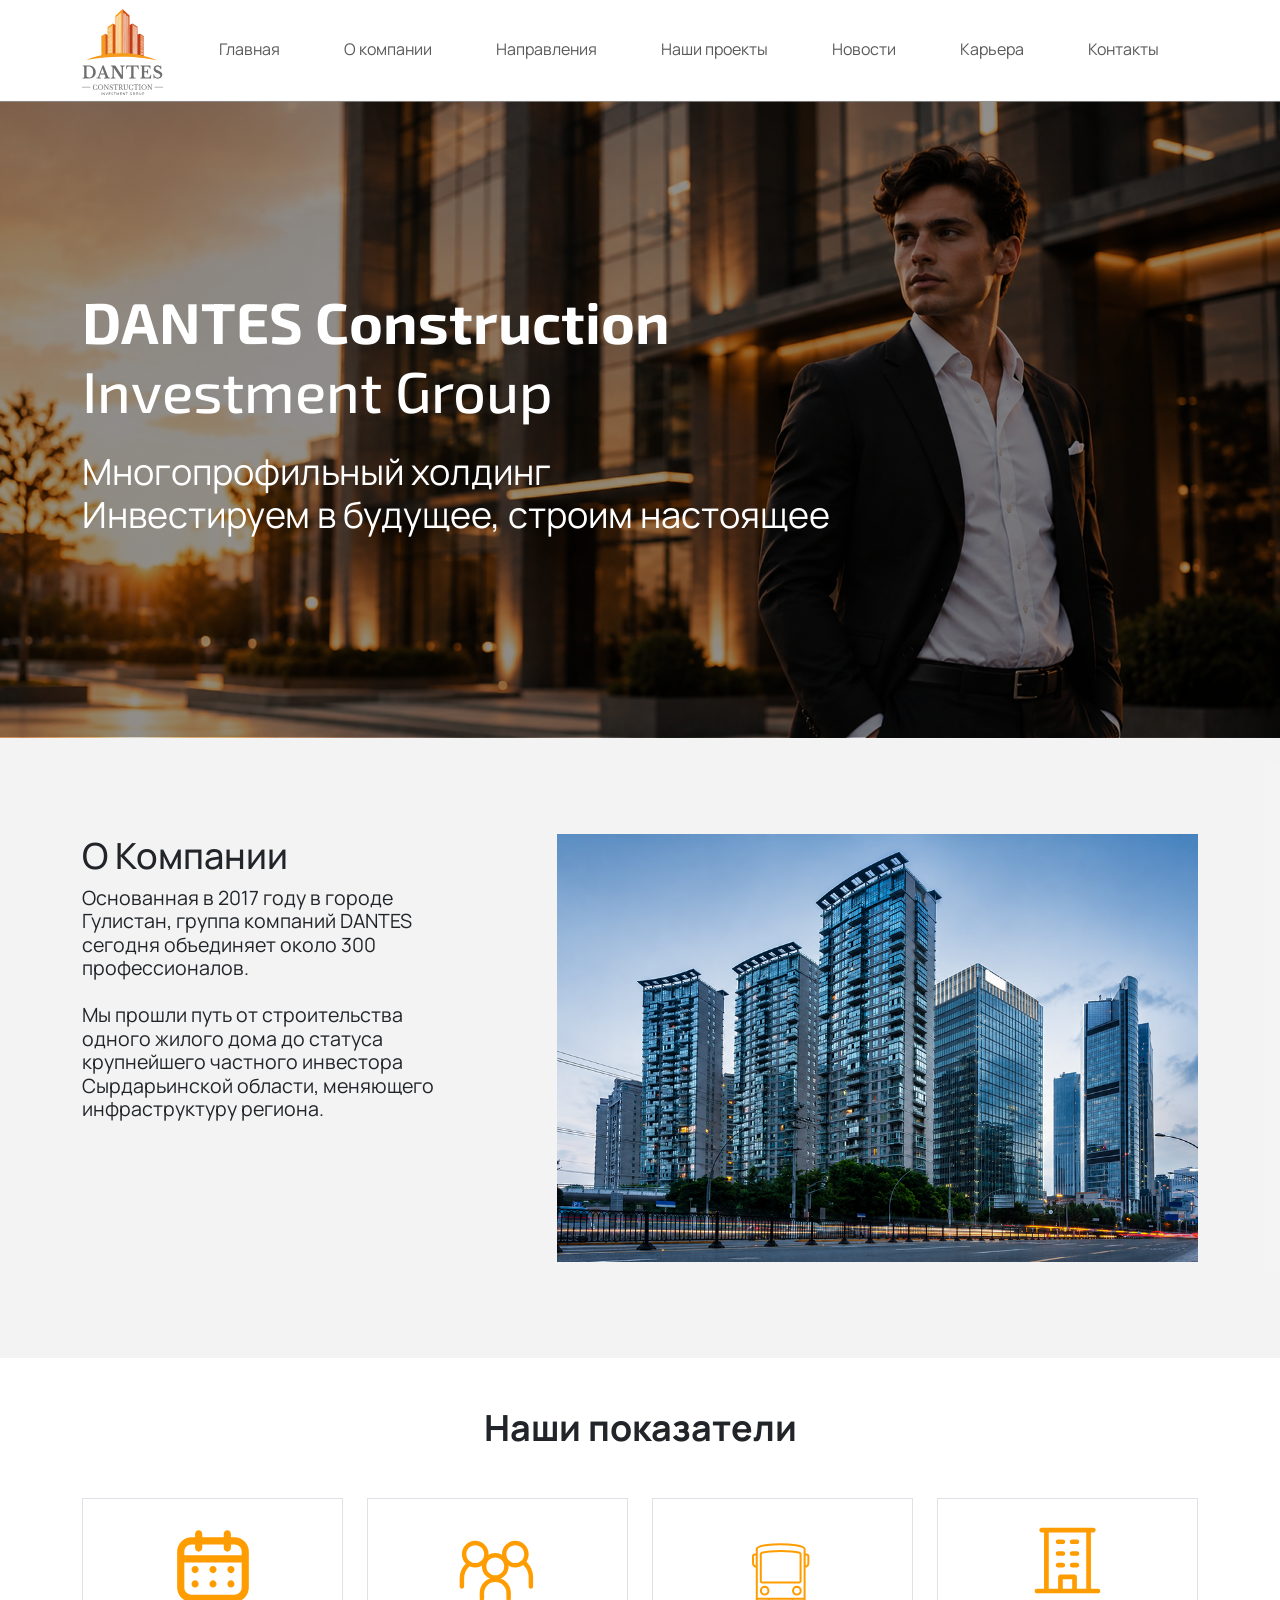
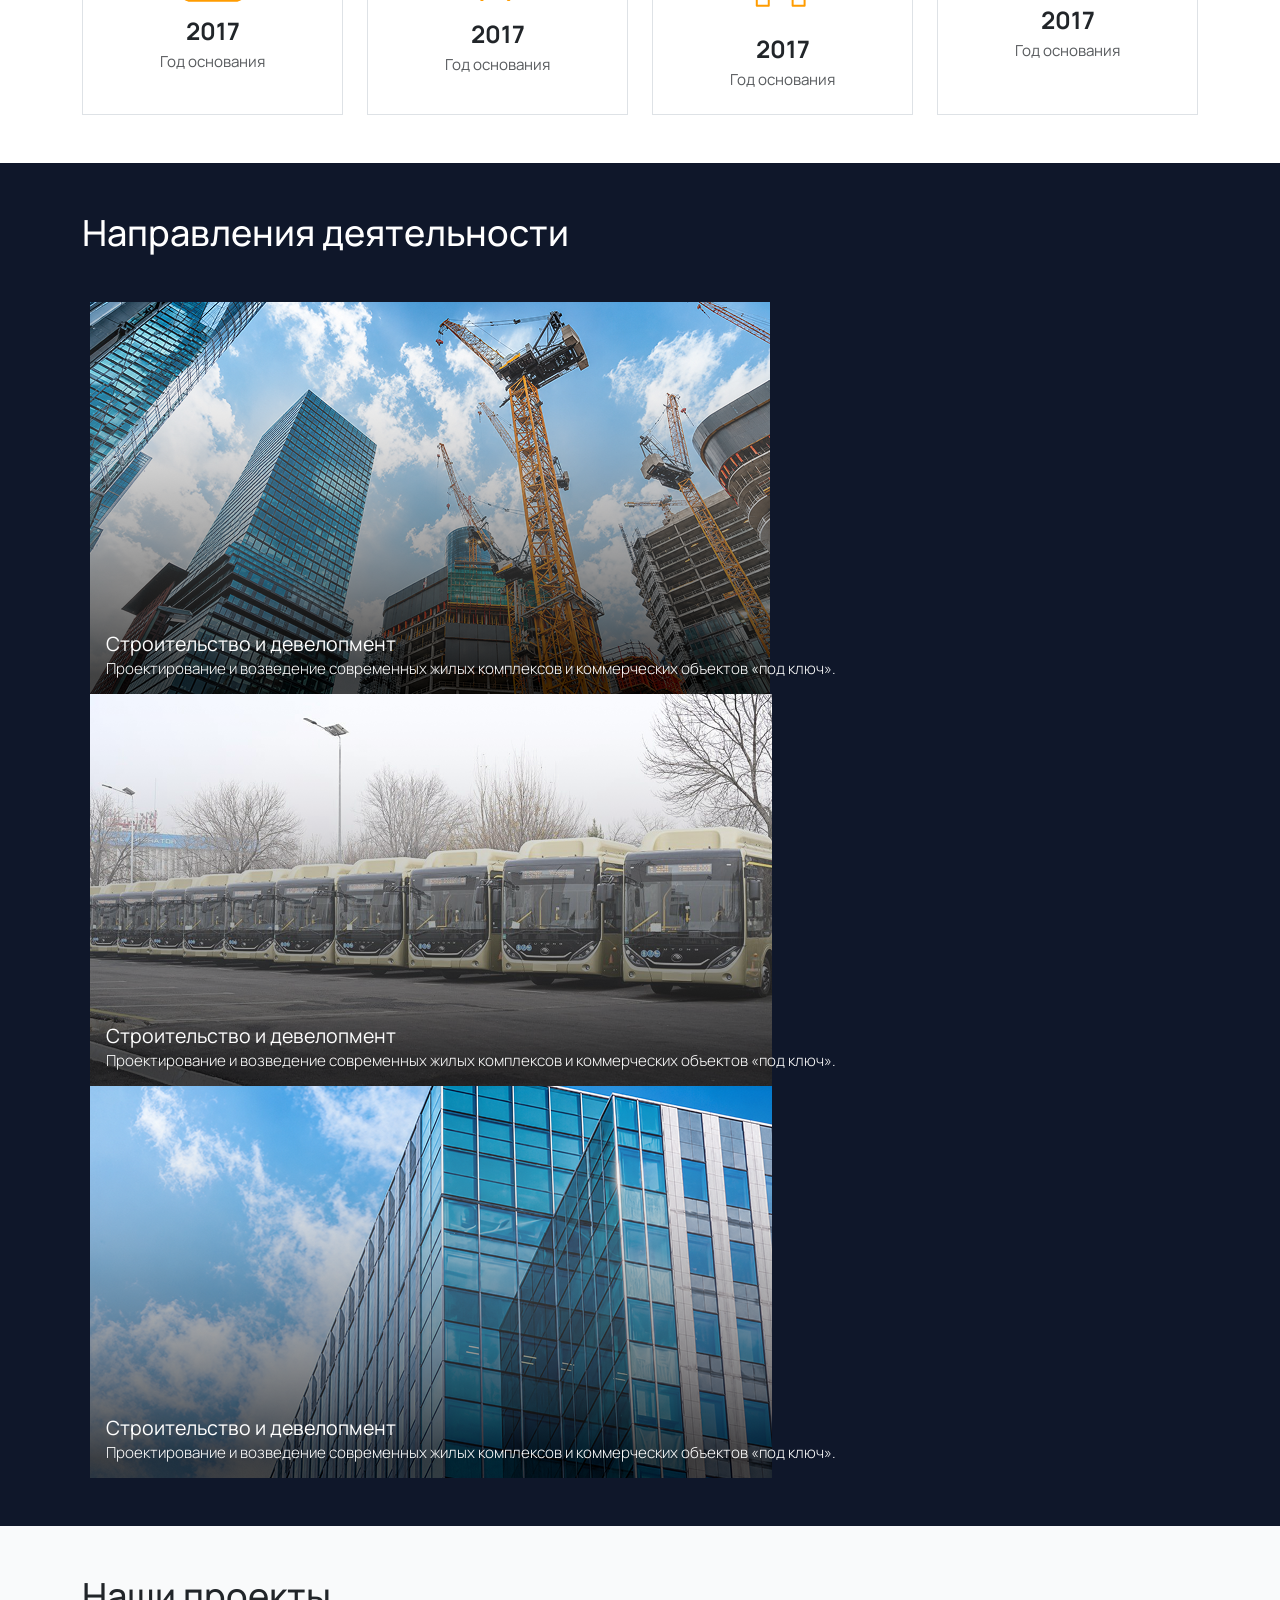
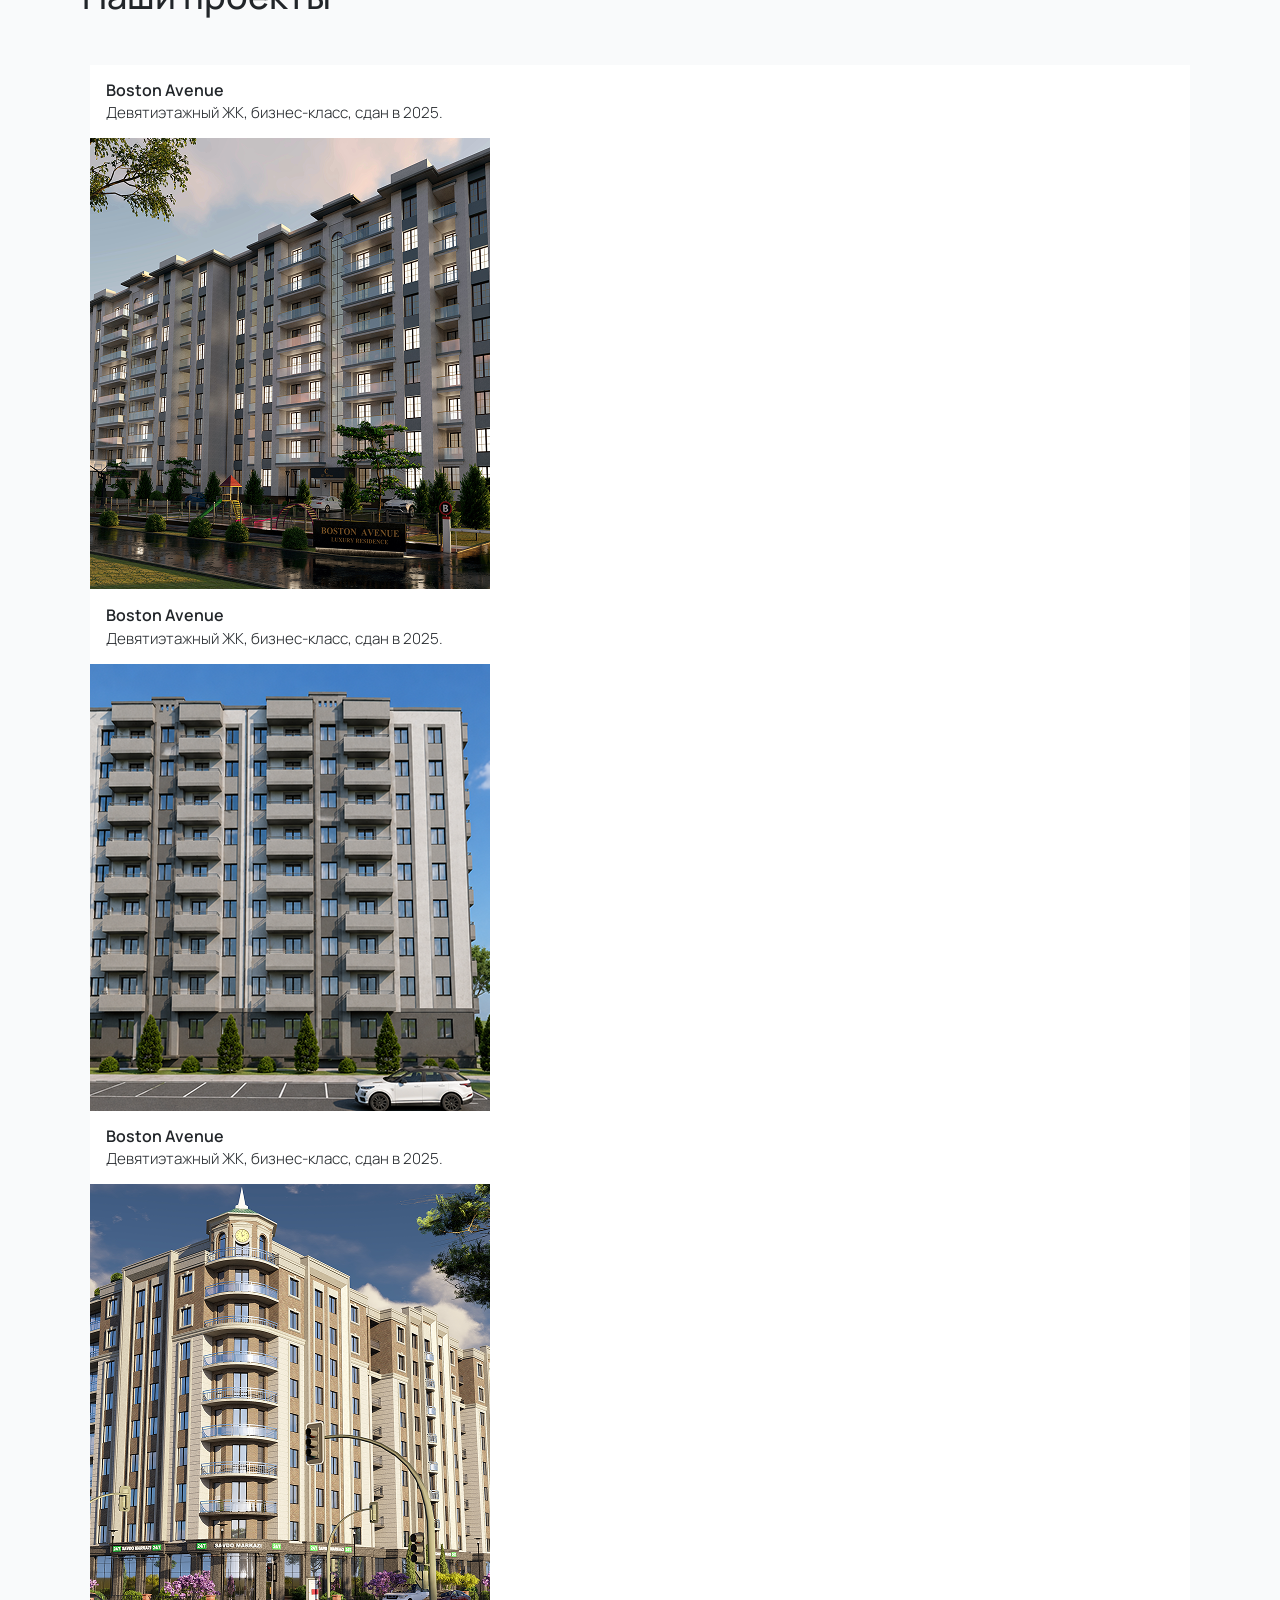
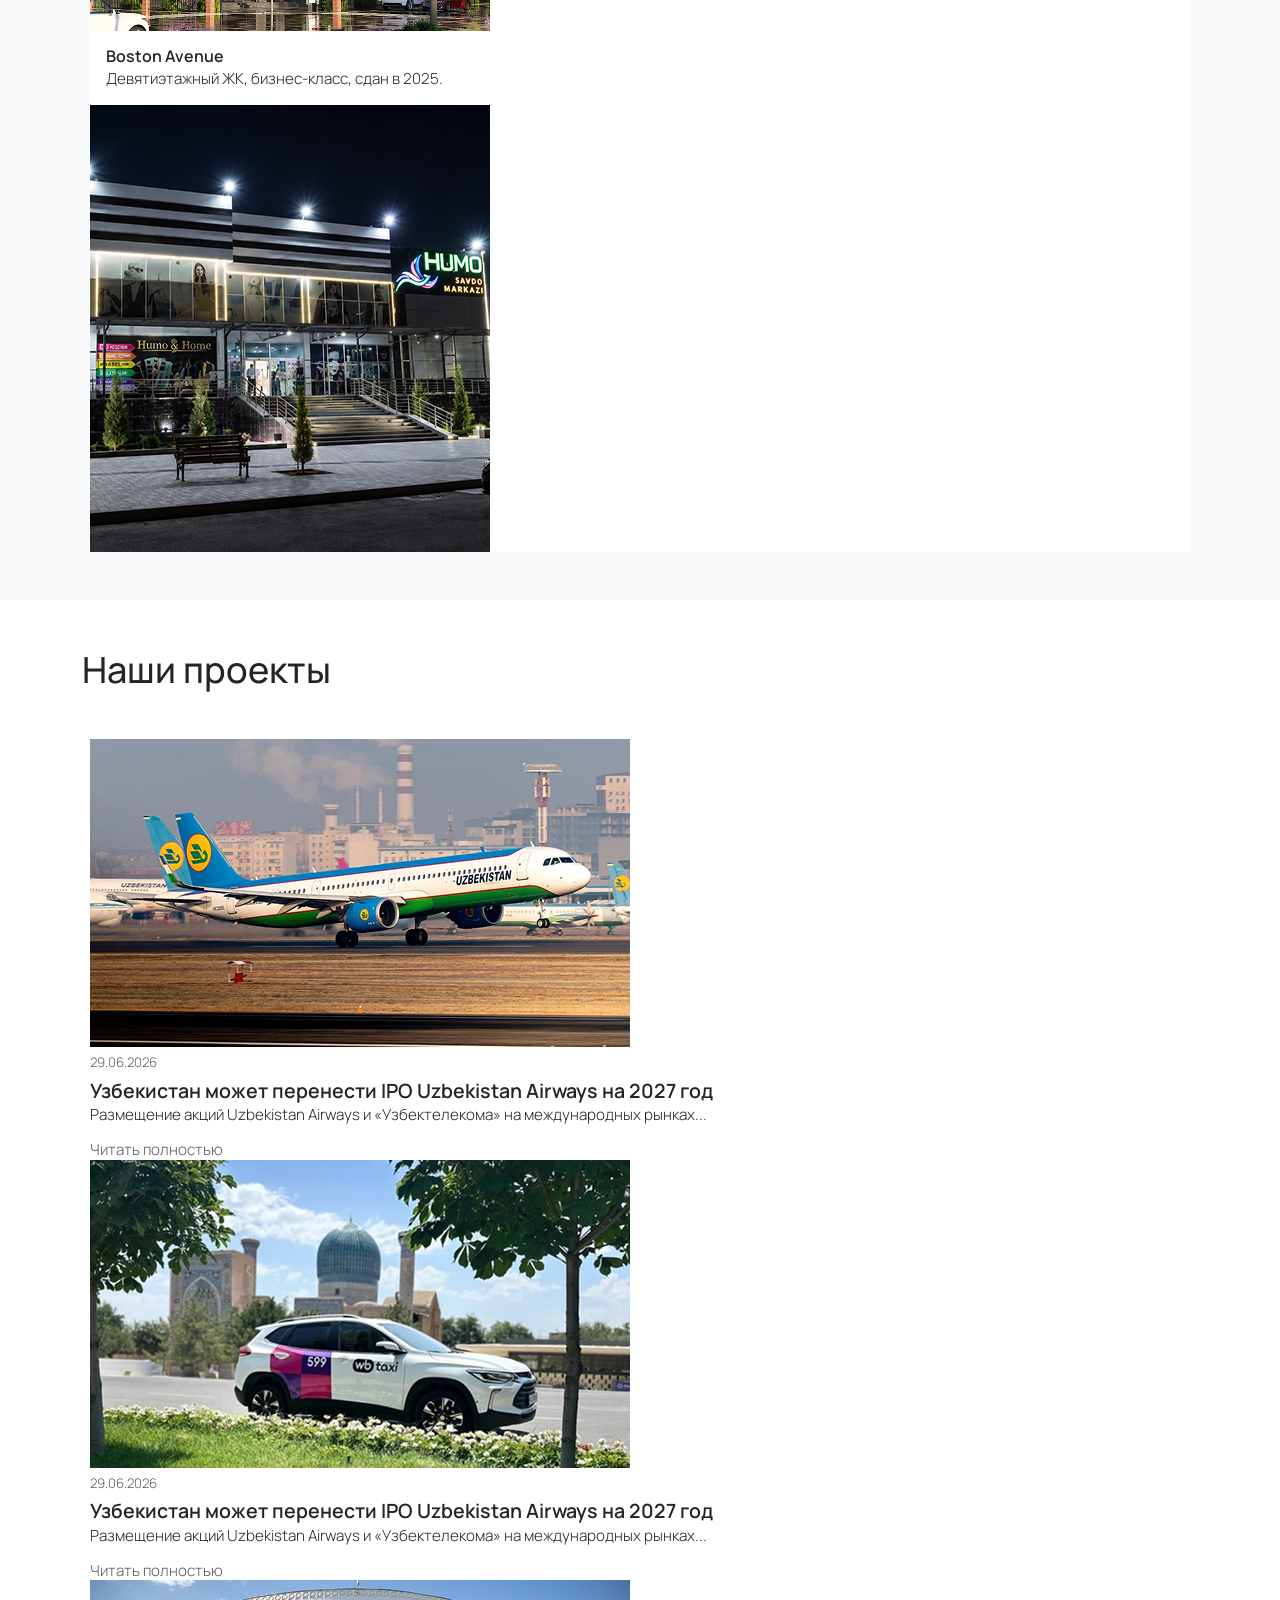
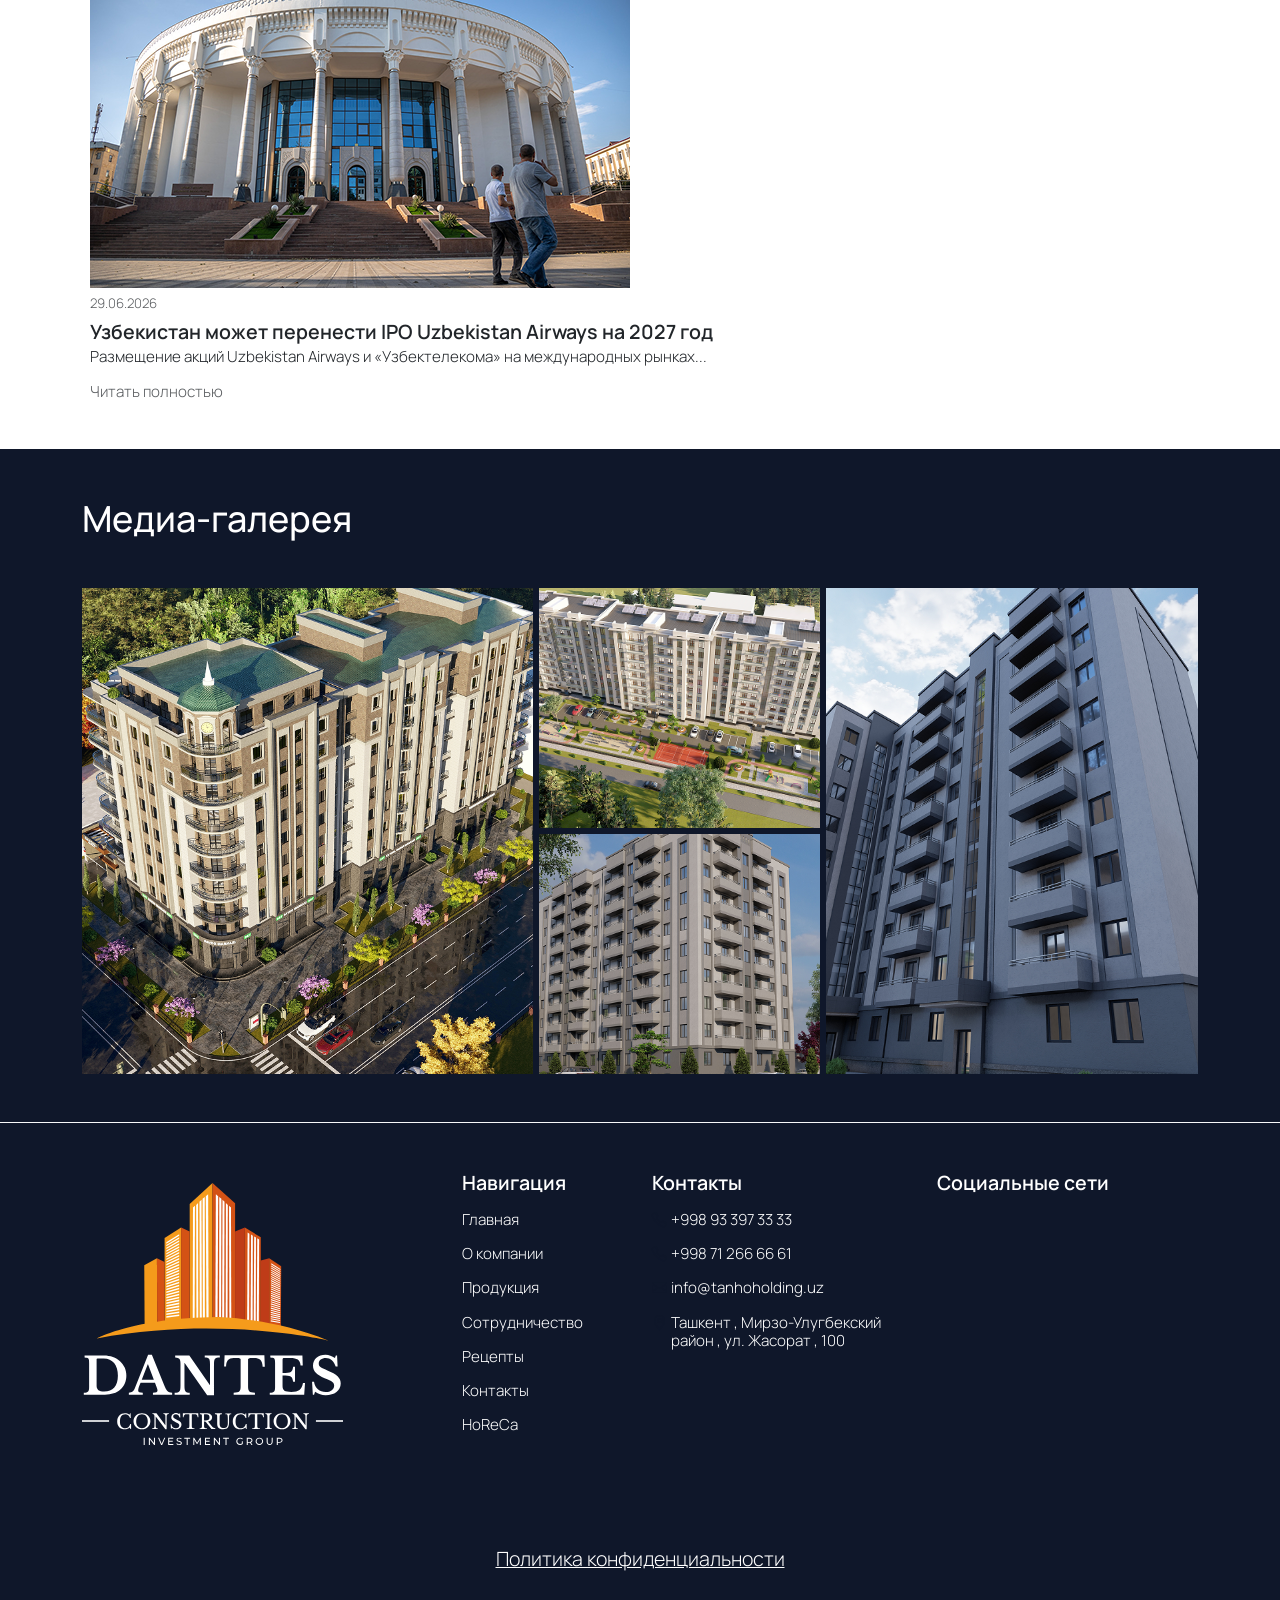
==== index.html @ 1acc4cec "feat: add all media and main page" ====
<!DOCTYPE html>
<html lang="ru">

<head>
    <meta charset="UTF-8">
    <meta name="viewport" content="width=device-width, initial-scale=1.0">
    <title>DANTES</title>
    <link rel="stylesheet" href="https://cdn.jsdelivr.net/npm/bootstrap@5.3.3/dist/css/bootstrap.min.css">
    <link href="https://fonts.googleapis.com/css2?family=Exo+2:wght@100..900&family=Manrope:wght@200..800&display=swap" rel="stylesheet">
    <link rel="stylesheet" href="https://cdn.jsdelivr.net/npm/bootstrap-icons@1.13.1/font/bootstrap-icons.min.css">
    <link rel="stylesheet" href="https://cdn.jsdelivr.net/npm/slick-carousel@1.8.1/slick/slick.css">
    <link rel="stylesheet" href="https://cdn.jsdelivr.net/npm/slick-carousel@1.8.1/slick/slick-theme.css">
    <link rel="stylesheet" href="https://unpkg.com/aos@2.3.1/dist/aos.css">
    <link rel="stylesheet" href="https://cdn.jsdelivr.net/gh/lipis/flag-icons@7.2.3/css/flag-icons.min.css">
    <link rel="stylesheet" href="style.css">
</head>

<body>
    <header class=" border-bottom border-light">
        <nav class="navbar navbar-expand-lg py-xl-0 pb-2 sticky-lg-top">
            <div class="container ">
                <div class="w-lg-fit-content d-flex justify-content-between align-items-center">
                    <a class="navbar-brand" href="index.html">
                        <img src="icons/main-icons/logo.svg" alt="" class="logo">
                    </a>
                    <div class="d-flex align-items-center d-xl-none gap-2">
                        <button class="navbar-toggler" type="button" data-bs-toggle="collapse" data-bs-target="#navbarNav" aria-controls="navbarNav" aria-expanded="false"
                            aria-label="Toggle navigation">
                            <span class="navbar-toggler-icon"></span>
                        </button>
                    </div>
                </div>

                <div class="collapse navbar-collapse " id="navbarNav">
                    <ul class="navbar-nav mx-auto gap-xl-5 ">
                        <li class="nav-item active">
                            <a class="nav-link" href="index.html">Главная</a>
                        </li>
                        <li class="nav-item">
                            <a class="nav-link" href="about.html">О компании</a>
                        </li>
                        <li class="nav-item">
                            <a class="nav-link" href="directions.html">Направления</a>
                        </li>
                        <li class="nav-item">
                            <a class="nav-link" href="projects.html">Наши проекты</a>
                        </li>
                        <li class="nav-item">
                            <a class="nav-link" href="news.html">Новости</a>
                        </li>
                        <li class="nav-item">
                            <a class="nav-link" href="career.html">Карьера</a>
                        </li>
                        <li class="nav-item">
                            <a class="nav-link" href="contacts.html">Контакты</a>
                        </li>
                    </ul>
                </div>
            </div>
        </nav>
    </header>

    <main>
        <section class="position-relative text-white">
            <img src="images/home-page/banner-img.png" alt="" class="img-fluid">
            <div class="position-absolute z-2 d-flex align-items-center w-100 h-100 top-0 start-0">
                <div class="container">
                    <div class="row">
                        <div class="col-lg-9">
                            <div class="w-100">
                                <h1 class="text-3xl ff-second">
                                    <span class="fw-bold">DANTES Construction</span> <br>
                                    Investment Group
                                </h1>
                                <p class="text-lg mt-4">
                                    Многопрофильный холдинг <br>
                                    Инвестируем в будущее, строим настоящее
                                </p>
                            </div>
                        </div>
                    </div>
                </div>
            </div>
        </section>
        <section class="py-5 bg-main">
            <div class="container py-lg-5">
                <div class="row justify-content-between">
                    <div class="col-lg-4">
                        <div class="w-100 h-100">
                            <h3 class="text-lg">
                                О Компании
                            </h3>
                            <p class="text-sm">
                                Основанная в 2017 году в городе Гулистан, группа компаний DANTES сегодня объединяет около 300
                                профессионалов.
                                <br><br>
                                Мы прошли путь от строительства одного жилого дома до статуса крупнейшего частного
                                инвестора Сырдарьинской области, меняющего инфраструктуру региона.
                            </p>
                        </div>
                    </div>
                    <div class="col-lg-7">
                        <div class="w-100 h-100">
                            <img src="images/home-page/1.png" alt="" class="img-fluid">
                        </div>
                    </div>
                </div>
            </div>
        </section>
        <section class="py-5">
            <div class="container">
                <h3 class="text-center fw-bold text-lg mb-5">
                    Наши показатели
                </h3>
                <div class="row">
                    <div class="col-lg-3 col-md-6">
                        <div class="w-100 h-100 border text-center p-4">
                            <img src="icons/home-page/1.svg" alt="" class="icon-size-sm">
                            <span class="fw-bold text-md my-2 d-block">2017</span>
                            <p class="mb-0 opacity-75 text-xs">Год основания</p>
                        </div>
                    </div>
                    <div class="col-lg-3 col-md-6">
                        <div class="w-100 h-100 border text-center p-4">
                            <img src="icons/home-page/2.svg" alt="" class="icon-size-sm">
                            <span class="fw-bold text-md my-2 d-block">2017</span>
                            <p class="mb-0 opacity-75 text-xs">Год основания</p>
                        </div>
                    </div>
                    <div class="col-lg-3 col-md-6">
                        <div class="w-100 h-100 border text-center p-4">
                            <img src="icons/home-page/3.svg" alt="" class="icon-size-sm">
                            <span class="fw-bold text-md my-2 d-block">2017</span>
                            <p class="mb-0 opacity-75 text-xs">Год основания</p>
                        </div>
                    </div>
                    <div class="col-lg-3 col-md-6">
                        <div class="w-100 h-100 border text-center p-4">
                            <img src="icons/home-page/4.svg" alt="" class="icon-size-sm">
                            <span class="fw-bold text-md my-2 d-block">2017</span>
                            <p class="mb-0 opacity-75 text-xs">Год основания</p>
                        </div>
                    </div>
                </div>
            </div>
        </section>
        <section class="py-5 bg-corp text-white">
            <div class="container">
                <h3 class="text-lg mb-5">
                    Направления деятельности
                </h3>
                <div class="position-relative">
                    <div class="slick-slider directions">
                        <div class="slider-item px-2">
                            <div class="position-relative">
                                <img src="images/home-page/direction/1.png" alt="" class="img-fluid">
                                <div class="position-absolute z-2 bottom-0 px-3 pb-3">
                                    <p class="mb-1 text-sm">
                                        Строительство и девелопмент
                                    </p>
                                    <p class="mb-0 text-xs fw-light">
                                        Проектирование и возведение современных жилых комплексов и коммерческих объектов «под ключ».
                                    </p>
                                </div>
                            </div>
                        </div>
                        <div class="slider-item px-2">
                            <div class="position-relative">
                                <img src="images/home-page/direction/2.png" alt="" class="img-fluid">
                                <div class="position-absolute z-2 bottom-0 px-3 pb-3">
                                    <p class="mb-1 text-sm">
                                        Строительство и девелопмент
                                    </p>
                                    <p class="mb-0 text-xs fw-light">
                                        Проектирование и возведение современных жилых комплексов и коммерческих объектов «под ключ».
                                    </p>
                                </div>
                            </div>
                        </div>
                        <div class="slider-item px-2">
                            <div class="position-relative">
                                <img src="images/home-page/direction/3.png" alt="" class="img-fluid">
                                <div class="position-absolute z-2 bottom-0 px-3 pb-3">
                                    <p class="mb-1 text-sm">
                                        Строительство и девелопмент
                                    </p>
                                    <p class="mb-0 text-xs fw-light">
                                        Проектирование и возведение современных жилых комплексов и коммерческих объектов «под ключ».
                                    </p>
                                </div>
                            </div>
                        </div>
                    </div>
                </div>
            </div>
        </section>
        <section class="py-5 bg-main-2">
            <div class="container">
                <h3 class="text-lg mb-5">
                    Наши проекты
                </h3>
                <div class="slick-slider projects">
                    <div class="slider-item px-2">
                        <div class="w-100 bg-white">
                            <div class="p-3">
                                <p class="fw-semibold mb-1">Boston Avenue</p>
                                <p class="mb-0 text-xs fw-light">
                                    Девятиэтажный ЖК, бизнес-класс, сдан в 2025.
                                </p>
                            </div>
                            <img src="images/home-page/projects/1.png" alt="" class="img-fluid">
                        </div>
                    </div>
                    <div class="slider-item px-2">
                        <div class="w-100 bg-white">
                            <div class="p-3">
                                <p class="fw-semibold mb-1">Boston Avenue</p>
                                <p class="mb-0 text-xs fw-light">
                                    Девятиэтажный ЖК, бизнес-класс, сдан в 2025.
                                </p>
                            </div>
                            <img src="images/home-page/projects/2.png" alt="" class="img-fluid">
                        </div>
                    </div>
                    <div class="slider-item px-2">
                        <div class="w-100 bg-white">
                            <div class="p-3">
                                <p class="fw-semibold mb-1">Boston Avenue</p>
                                <p class="mb-0 text-xs fw-light">
                                    Девятиэтажный ЖК, бизнес-класс, сдан в 2025.
                                </p>
                            </div>
                            <img src="images/home-page/projects/3.png" alt="" class="img-fluid">
                        </div>
                    </div>
                    <div class="slider-item px-2">
                        <div class="w-100 bg-white">
                            <div class="p-3">
                                <p class="fw-semibold mb-1">Boston Avenue</p>
                                <p class="mb-0 text-xs fw-light">
                                    Девятиэтажный ЖК, бизнес-класс, сдан в 2025.
                                </p>
                            </div>
                            <img src="images/home-page/projects/4.png" alt="" class="img-fluid">
                        </div>
                    </div>
                </div>
            </div>
        </section>
        <section class="py-5">
            <div class="container">
                <h3 class="text-lg mb-5">
                    Наши проекты
                </h3>
                <div class="slick-slider news">
                    <div class="slick-slide px-2">
                        <div class="w-100">
                            <img src="images/home-page/news/1.png" alt="" class="img-fluid">
                            <span class="d-block text-2xs fw-light my-2 opacity-75">29.06.2026</span>
                            <p class="fw-semibold mb-1 text-sm line-2">
                                Узбекистан может перенести IPO Uzbekistan Airways на 2027 год
                            </p>
                            <p class="text-xs fw-light line-2">
                                Размещение акций Uzbekistan Airways и «Узбектелекома» на международных рынках...
                            </p>
                            <a href="#" class="opacity-75 text-xs fw-light">
                                Читать полностью
                            </a>
                        </div>
                    </div>
                    <div class="slick-slide px-2">
                        <div class="w-100">
                            <img src="images/home-page/news/2.png" alt="" class="img-fluid">
                            <span class="d-block text-2xs fw-light my-2 opacity-75">29.06.2026</span>
                            <p class="fw-semibold mb-1 text-sm line-2">
                                Узбекистан может перенести IPO Uzbekistan Airways на 2027 год
                            </p>
                            <p class="text-xs fw-light line-2">
                                Размещение акций Uzbekistan Airways и «Узбектелекома» на международных рынках...
                            </p>
                            <a href="#" class="opacity-75 text-xs fw-light">
                                Читать полностью
                            </a>
                        </div>
                    </div>
                    <div class="slick-slide px-2">
                        <div class="w-100">
                            <img src="images/home-page/news/3.png" alt="" class="img-fluid">
                            <span class="d-block text-2xs fw-light my-2 opacity-75">29.06.2026</span>
                            <p class="fw-semibold mb-1 text-sm line-2">
                                Узбекистан может перенести IPO Uzbekistan Airways на 2027 год
                            </p>
                            <p class="text-xs fw-light line-2">
                                Размещение акций Uzbekistan Airways и «Узбектелекома» на международных рынках...
                            </p>
                            <a href="#" class="opacity-75 text-xs fw-light">
                                Читать полностью
                            </a>
                        </div>
                    </div>
                </div>
            </div>
        </section>
        <section class="bg-corp text-white py-5">
            <div class="container">
                <h3 class="text-lg mb-5">
                    Медиа-галерея
                </h3>
                <div class="media-grid">
                    <img src="images/home-page/media/1.png" alt="" class="img-fluid">
                    <img src="images/home-page/media/2.png" alt="" class="img-fluid">
                    <img src="images/home-page/media/3.png" alt="" class="img-fluid">
                    <img src="images/home-page/media/4.png" alt="" class="img-fluid">
                </div>
            </div>
        </section>
    </main>

    <footer class="py-5  bg-corp border-top border-light text-white position-relative">
        <div class="container">
            <div class="row gy-4 justify-content-center">
                <div class="col-lg-3 col-6">
                    <div class="w-100 h-100">
                        <img src="icons/main-icons/footer-logo.svg" alt="" class="img-fluid footer-logo">
                    </div>
                </div>
                <div class="col-lg-1 d-lg-block d-none"></div>
                <div class="col-lg-2">
                    <div class="w-100">
                        <p class="text-dirt fw-semibold text-sm">
                            Навигация
                        </p>
                        <ul class="list-unstyled text-xs fw-light mb-0 ">
                            <li class="mb-3">
                                <a href="index.html">
                                    Главная
                                </a>
                            </li>
                            <li class="mb-3">
                                <a href="about.html">
                                    О компании
                                </a>
                            </li>
                            <li class="mb-3">
                                <a href="production.html">
                                    Продукция
                                </a>
                            </li>
                            <li class="mb-3">
                                <a href="cooperation.html">
                                    Сотрудничество
                                </a>
                            </li>
                            <li class="mb-3">
                                <a href="recipe.html">
                                    Рецепты
                                </a>
                            </li>
                            <li class="mb-3">
                                <a href="contacts.html">
                                    Контакты
                                </a>
                            </li>
                            <li class="mb-3">
                                <a href="horeca.html">
                                    HoReCa
                                </a>
                            </li>
                        </ul>
                    </div>
                </div>
                <div class="col-lg-3">
                    <div class="w-100">
                        <p class="text-dirt fw-semibold text-sm">
                            Контакты
                        </p>
                        <ul class="list-unstyled text-xs  fw-light mb-0">
                            <li class="mb-3 d-flex gap-1">
                                <i class="bi bi-telephone text-corp"></i>
                                <div class="d-flex flex-column">
                                    <a href="tel:+998933973333" class="">
                                        <span>+998 93 397 33 33</span>
                                    </a>
                                </div>
                            </li>
                            <li class="mb-3 d-flex gap-1">
                                <i class="bi bi-telephone text-corp"></i>
                                <div class="d-flex flex-column">
                                    <a href="tel:+998712666661" class="">
                                        <span>+998 71 266 66 61</span>
                                    </a>
                                </div>
                            </li>
                            <li class="mb-3">
                                <a href="mailto:info@tanhoholding.uz" class="d-flex gap-1 ">
                                    <i class="bi bi-envelope text-corp"></i>
                                    <span>info@tanhoholding.uz</span>
                                </a>
                            </li>
                            <li class="mb-3">
                                <address class="d-flex gap-1 ">
                                    <i class="bi bi-geo-alt text-corp"></i>
                                    <span>Ташкент , Мирзо-Улугбекский район , ул. Жасорат , 100</span>
                                </address>
                            </li>
                        </ul>
                    </div>
                </div>
                <div class="col-lg-3">
                    <div class="w-100">
                        <p class="text-dirt fw-semibold text-sm">
                            Социальные сети
                        </p>
                        <ul class="list-unstyled d-flex align-items-center gap-lg-3 gap-4 text-sm">
                            <li>
                                <a href="#">
                                    <i class="fa-brands fa-facebook"></i>
                                </a>
                            </li>
                            <li>
                                <a href="#">
                                    <i class="fa-brands fa-instagram"></i>
                                </a>
                            </li>
                            <li>
                                <a href="#">
                                    <i class="fa-brands fa-telegram"></i>
                                </a>
                            </li>
                            <li>
                                <a href="#">
                                    <i class="fa-brands fa-whatsapp"></i>
                                </a>
                            </li>
                            <li>
                                <a href="#">
                                    <i class="fa-brands fa-youtube"></i>
                                </a>
                            </li>
                        </ul>
                    </div>
                </div>
            </div>
            <a href="#" class="d-block text-center mt-5 pt-lg-5 text-decoration-underline fw-light text-sm">
                Политика конфиденциальности
            </a>
        </div>
        <img src="images/home-page/footer-img.svg" alt="" class="position-absolute d-lg-block d-none bottom-0 start-0">
        <img src="images/home-page/footer-img-2.png" alt="" class="position-absolute d-lg-block d-none bottom-0 end-0">
    </footer>

    <script src="https://code.jquery.com/jquery-3.6.0.min.js "></script>
    <script src="https://kit.fontawesome.com/f817facf9f.js " crossorigin="anonymous "></script>
    <script src="https://cdn.jsdelivr.net/npm/@popperjs/core@2.11.6/dist/umd/popper.min.js "></script>
    <script src="https://cdn.jsdelivr.net/npm/bootstrap@5.3.3/dist/js/bootstrap.bundle.min.js "></script>
    <script src="https://cdn.jsdelivr.net/npm/slick-carousel@1.8.1/slick/slick.min.js "></script>
    <script src="https://unpkg.com/aos@2.3.1/dist/aos.js "></script>
    <script src="main.js "></script>
</body>

</html>
---- style.css ----
:root {
    --font-family-main: "Manrope", sans-serif;
    --font-family-second: "Exo 2", sans-serif;
    --color-corp: #0F172A;
    --color-corp-2: #D38100;
}



body {
    font-family: var(--font-family-main);
    line-height: 1.2;
}

a {
    color: inherit;
    text-decoration: none;
}


/* typography */
.text-4xl {
    font-size: clamp(2.125rem, 1.3rem + 4.125vw, 6.25rem);
}

.text-3xl {
    font-size: clamp(1.5rem, 0.8rem + 3.5vw, 5rem);
}

.text-2xl {
    font-size: clamp(1.875rem, 1.5rem + 1.875vw, 3.75rem);
}

.text-xl {
    font-size: clamp(1.625rem, 1.325rem + 1.5vw, 3.125rem);
}

.text-lg {
    font-size: clamp(1.5rem, 1.25rem + 1.25vw, 2.75rem);
}

.text-md {
    font-size: clamp(1.125rem, 1rem + 0.625vw, 1.75rem);
}

.text-sm {
    font-size: clamp(1rem, 0.925rem + 0.375vw, 1.375rem);
}

.text-xs {
    font-size: clamp(0.875rem, 0.85rem + 0.125vw, 1rem);
}

.text-2xs {
    font-size: clamp(0.75rem, 0.725rem + 0.125vw, 0.875rem);
}


/* utils */
.ff-second {
    font-family: var(--font-family-second);
}

.text-corp {
    color: var(--color-corp)
}

.text-corp-2 {
    color: var(--color-corp-2)
}

.bg-corp {
    background: var(--color-corp);
}

.bg-corp-2 {
    background: var(--color-corp-2);
}

.bg-dark-2 {
    background: #0E1317;
}

.bg-main {
    background: rgba(109, 109, 109, 0.08);
}

.bg-main-2 {
    background: #F9FAFB;
}

.w-fit-content {
    width: fit-content;
}

.w-max-content {
    width: max-content !important;
}

.w-lg-fit-content {
    width: fit-content;
}

.position-md-absolute {
    position: absolute;
}

.position-lg-absolute {
    position: absolute;
}

.btn {
    border-radius: 8px;
    font-family: var(--font-family-2);
    min-width: 250px;
    padding: 10px 10px;
    font-size: clamp(0.875rem, 0.85rem + 0.125vw, 1rem);
}

.btn-corp {
    background: var(--color-corp);
    color: white;
}

.btn-outline-corp {
    border: 1px solid var(--color-corp);
}

.btn-outline-white {
    border: 1px solid white;
    color: white;
}

.btn-long {
    min-width: 300px;
}

.bg-corp-opacity {
    background: rgba(40, 64, 109, 0.8);
}

.rounded-sm-5 {
    border-radius: 40px;
}

.fw-extralight {
    font-weight: 200 !important;
}

.mt-custom {
    margin-top: -40px;
}

.w-10 {
    width: 10%;
}

.w-15 {
    width: 15%;
}

.w-40 {
    width: 40%;
}

.w-30 {
    width: 30%;
}

.w-60 {
    width: 60%;
}

.w-90 {
    width: 90%;
}

.border-corp {
    border-color: var(--color-corp-2) !important;
}

.position-middle {
    top: 50%;
    transform: translateY(-50%);
}

/* bootstrap components castomization */

.navbar-toggler:focus {
    box-shadow: none;
}


.nav-link:hover {
    color: black;
}

.navbar-toggler-icon {
    background-image: url('icons/main-icons/burger.svg');
    width: 1em;
    height: 1em;
}

.navbar-toggler {
    border: none;
}

.dropdown-toggle::after {
    display: none;
}


/* custom styles */
footer a {
    transition: all 0.3s ease;
}

footer a:hover {
    color: var(--color-corp-2);
}

.logo {
    height: 90px;
}

.link-hover i {
    transition: all 0.3s ease;
}

.link-hover:hover i {
    transform: translateX(180px);
}

.media-grid {
    display: grid;
    grid-template-columns: 2fr 1.25fr 1.65fr;
    grid-template-rows: repeat(2, 240px);
    gap: 6px;
}

.media-grid img {
    width: 100%;
    height: 100%;
    display: block;
    object-fit: cover;
}

.media-grid img:nth-child(4n + 1) {
    grid-column: 1;
    grid-row: 1 / span 2;
}

.media-grid img:nth-child(4n + 2) {
    grid-column: 2;
    grid-row: 1;
}

.media-grid img:nth-child(4n + 3) {
    grid-column: 2;
    grid-row: 2;
}

.media-grid img:nth-child(4n + 4) {
    grid-column: 3;
    grid-row: 1 / span 2;
}

/* breackpoints */
@media(max-width: 1650px) {
    .img-size-lg {
        height: 50%;
    }
}



@media(max-width: 990px) {
    .w-lg-fit-content {
        width: 100%;
    }

    .position-lg-absolute {
        position: unset;
    }

    .img-size-lg {
        height: 45%;
    }

    .h-sm-400 {
        height: 500px;
    }


}

@media(max-width: 768px) {


    .position-md-absolute {
        position: relative;
    }

    .nav-pills .nav-link img {
        height: 100px;
    }
}

@media(max-width: 576px) {
    .logo {
        height: 60px;
    }

    .text-xl.text-smaller {
        font-size: clamp(1.25rem, 0.875rem + 1.875vw, 3.125rem);
    }

    .text-sm.text-smaller {
        font-size: clamp(0.875rem, 0.775rem + 0.5vw, 1.375rem);
    }

    .rounded-sm-5 {
        border-radius: 20px;
    }

    .h-sm-400 {
        height: 400px;
    }

    .about-img-1 {
        top: -1%;
        height: 10%;
    }

    .icon-size-sm {
        height: 40px;
    }

}
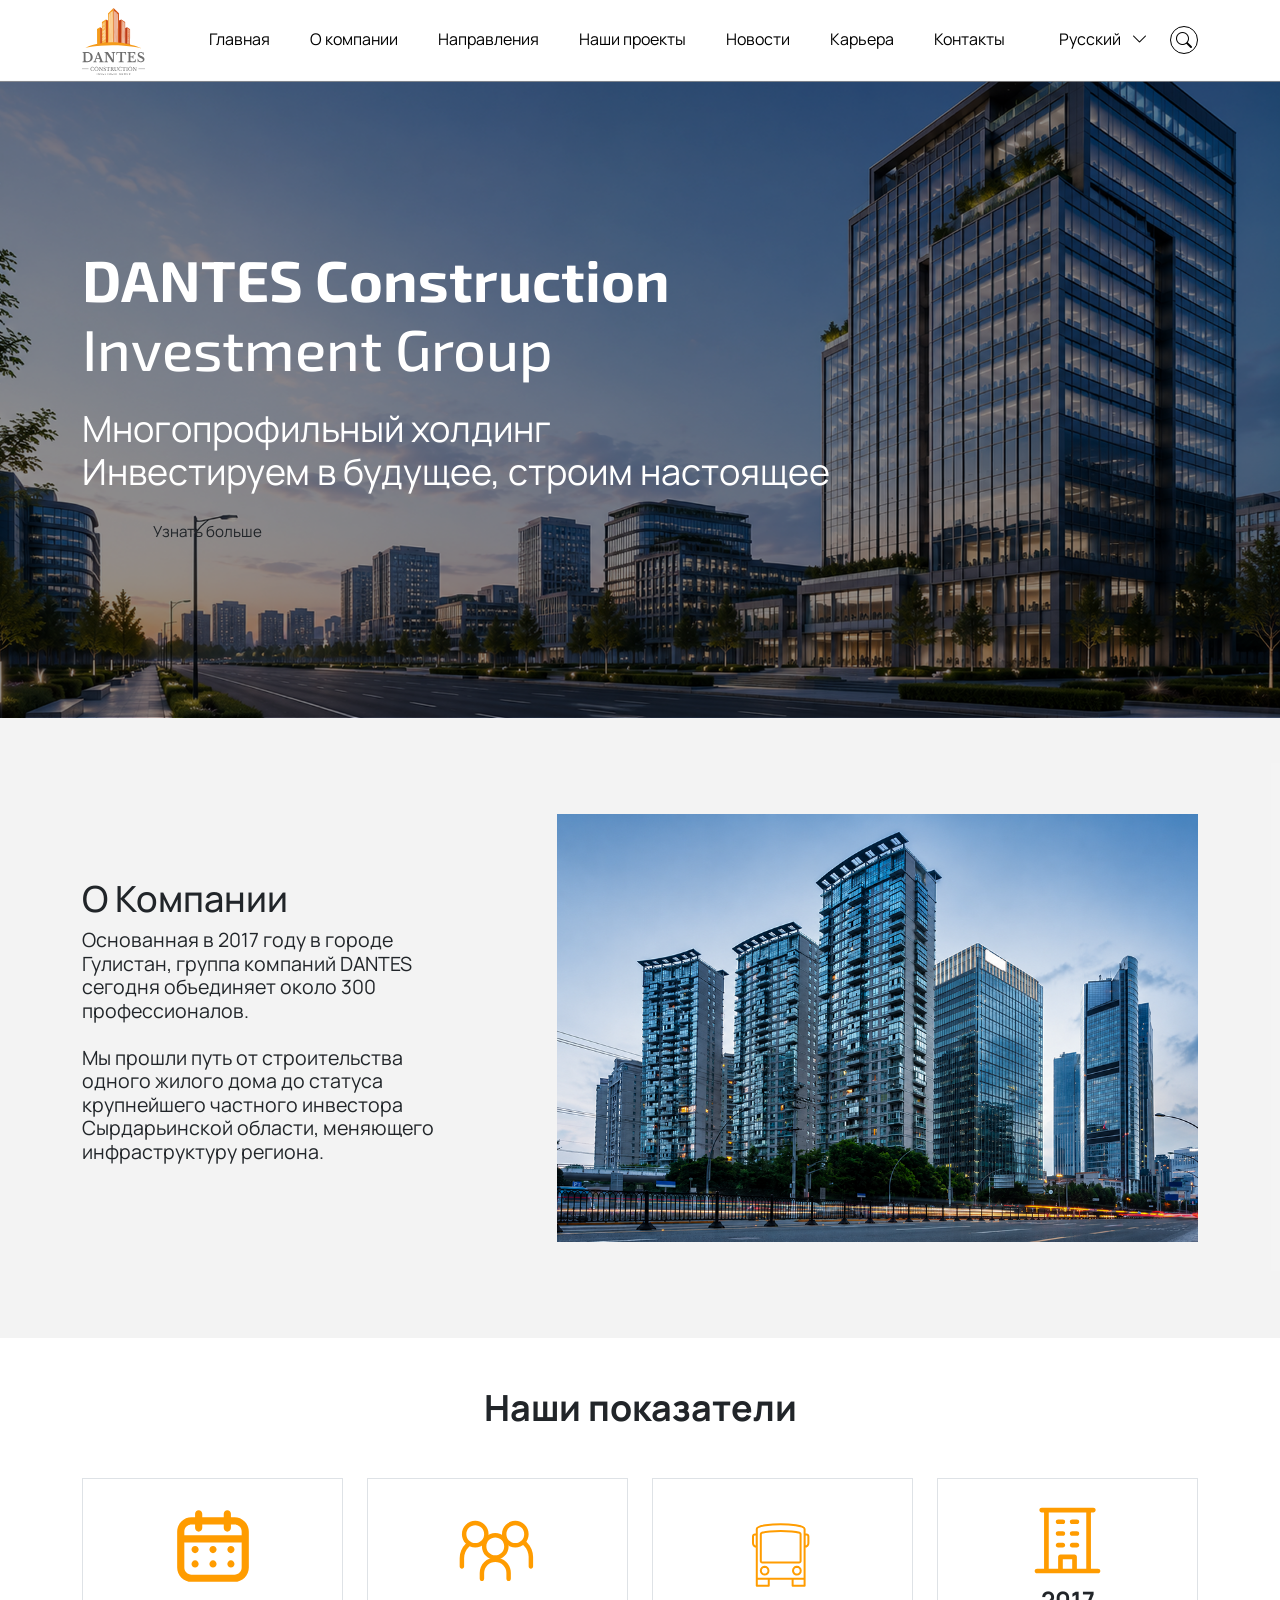
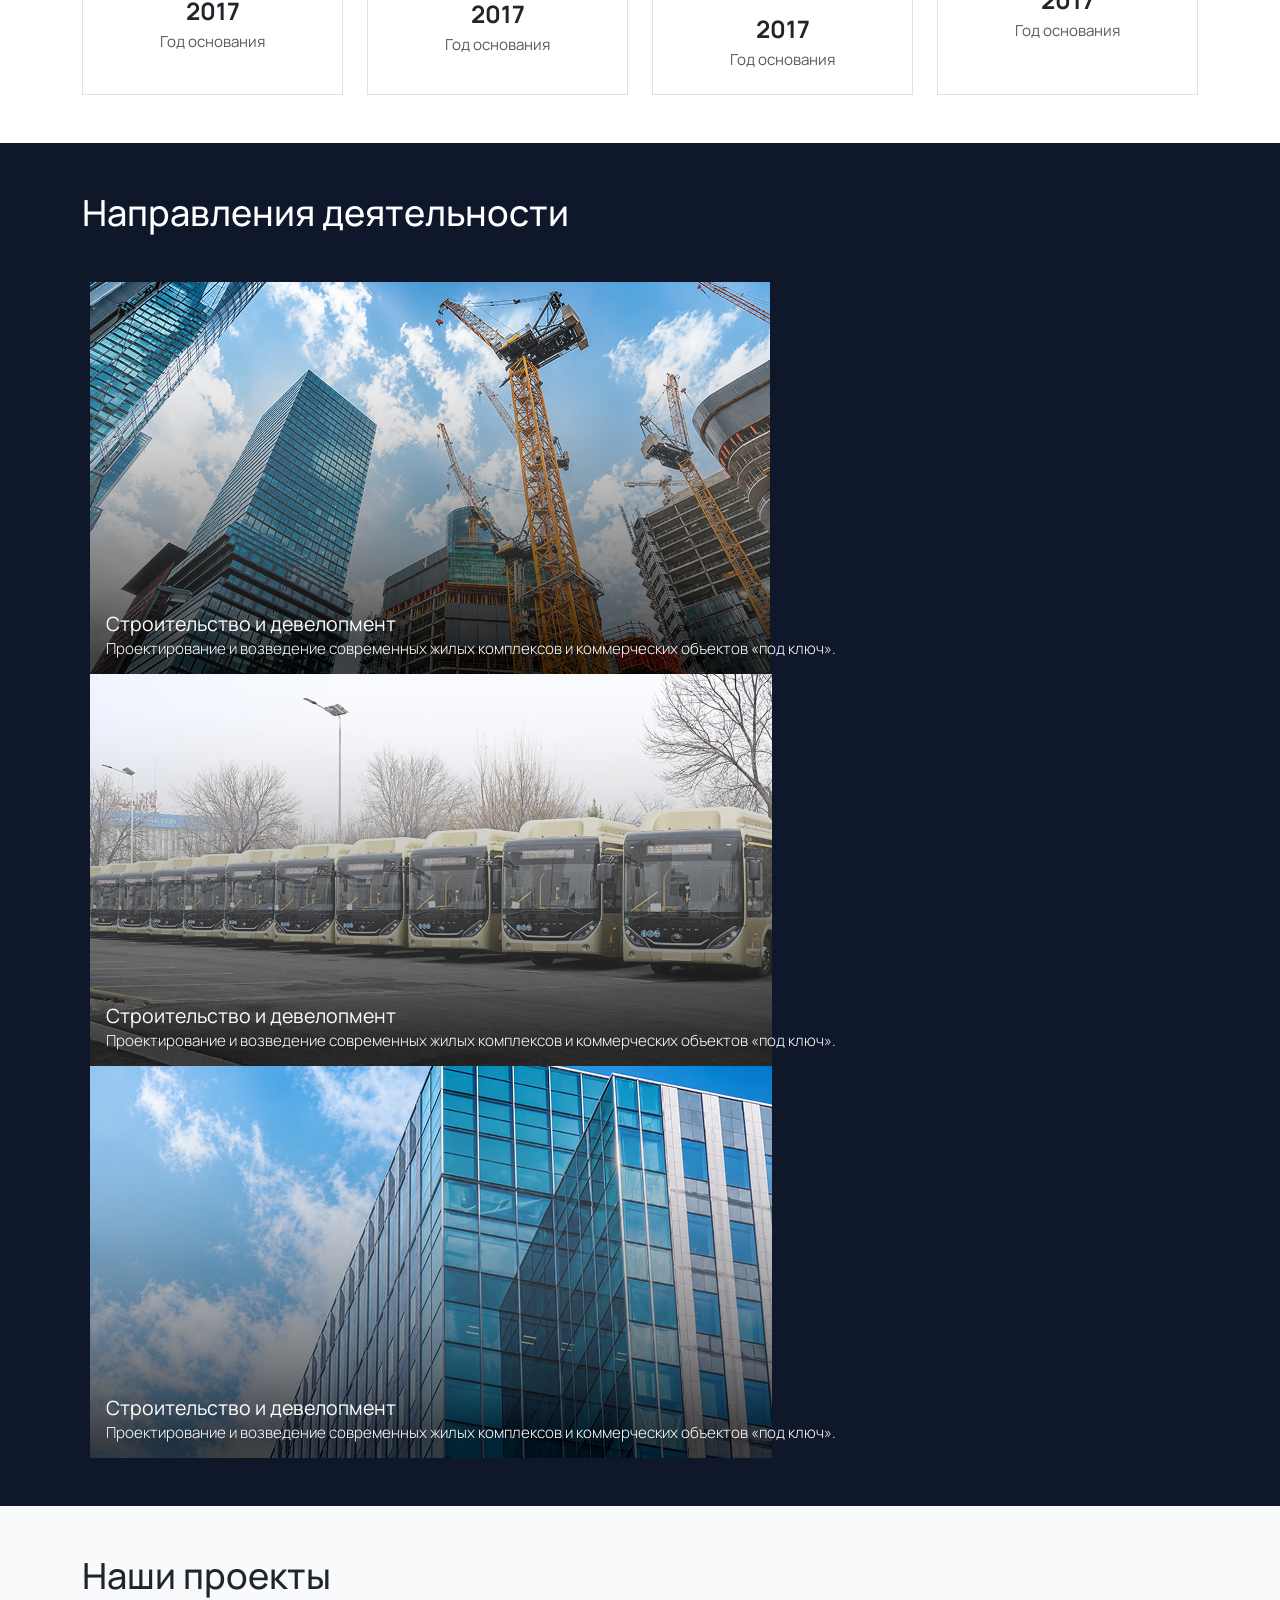
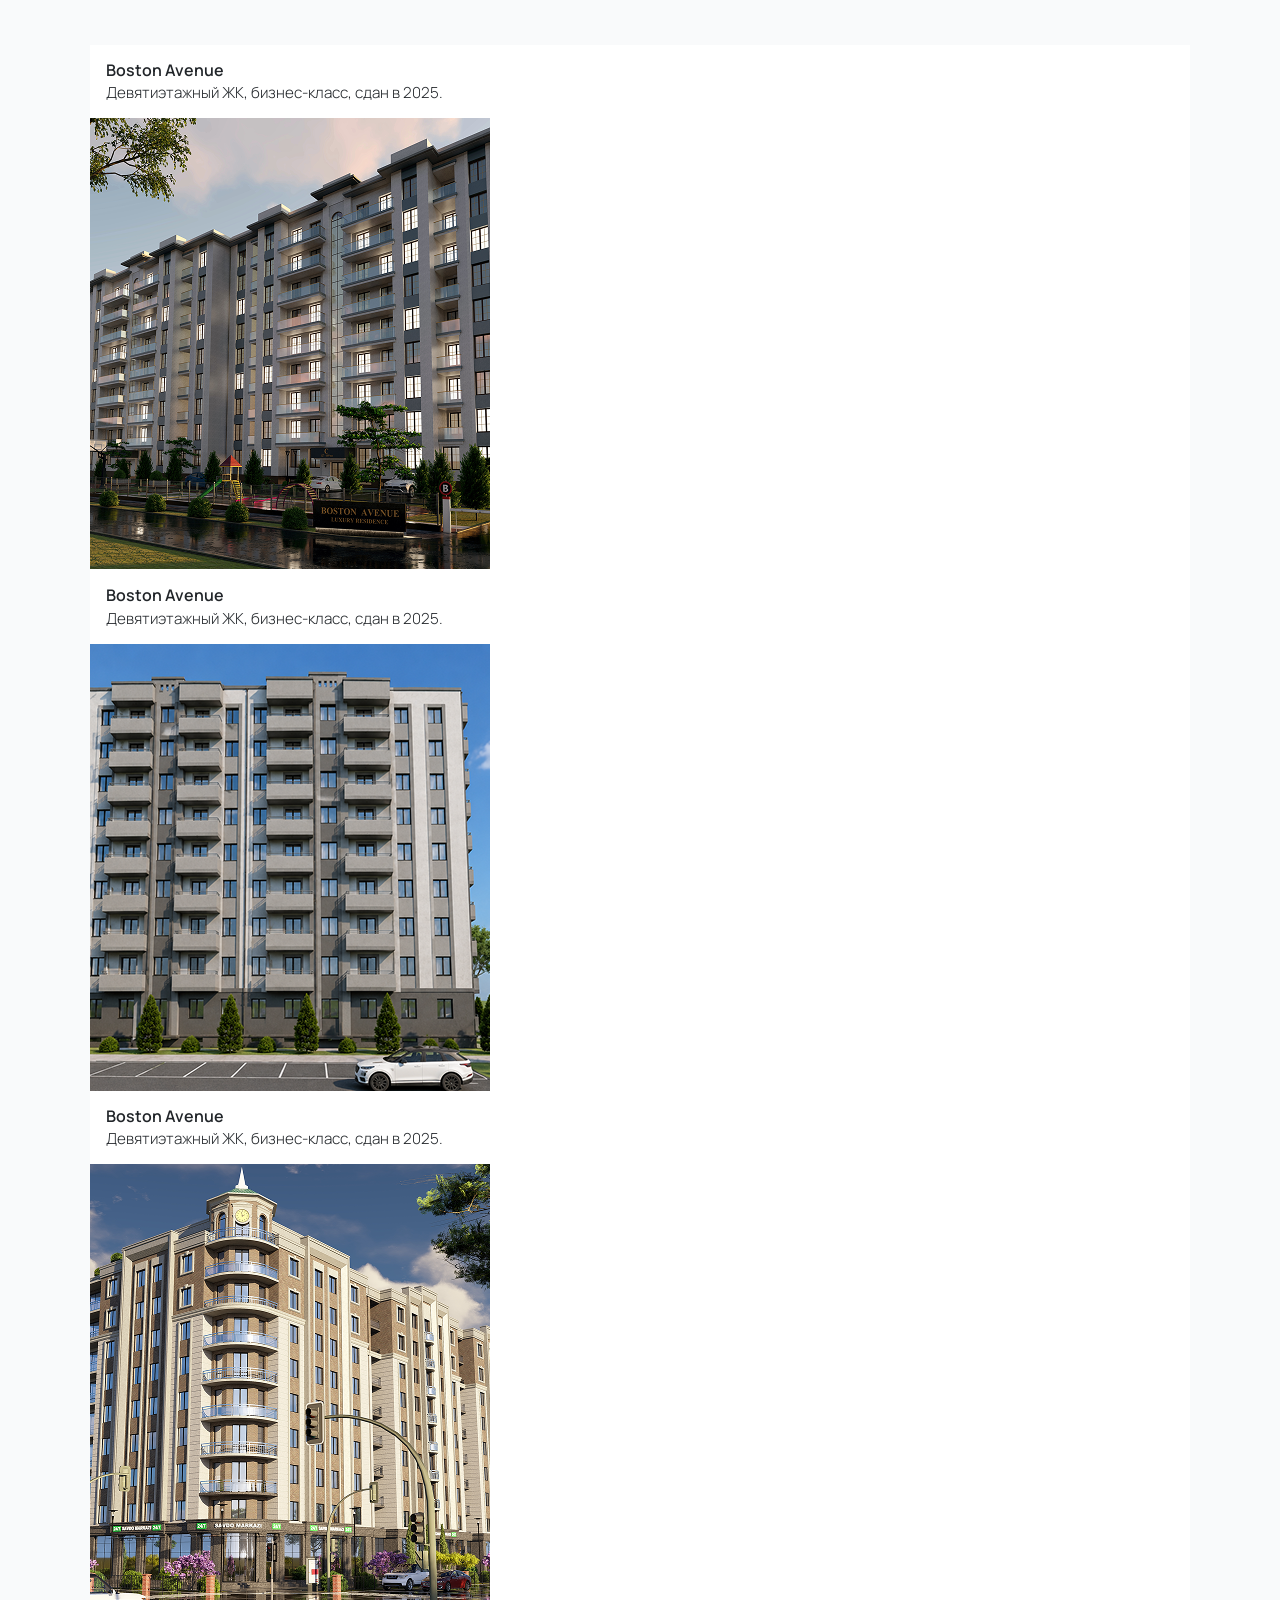
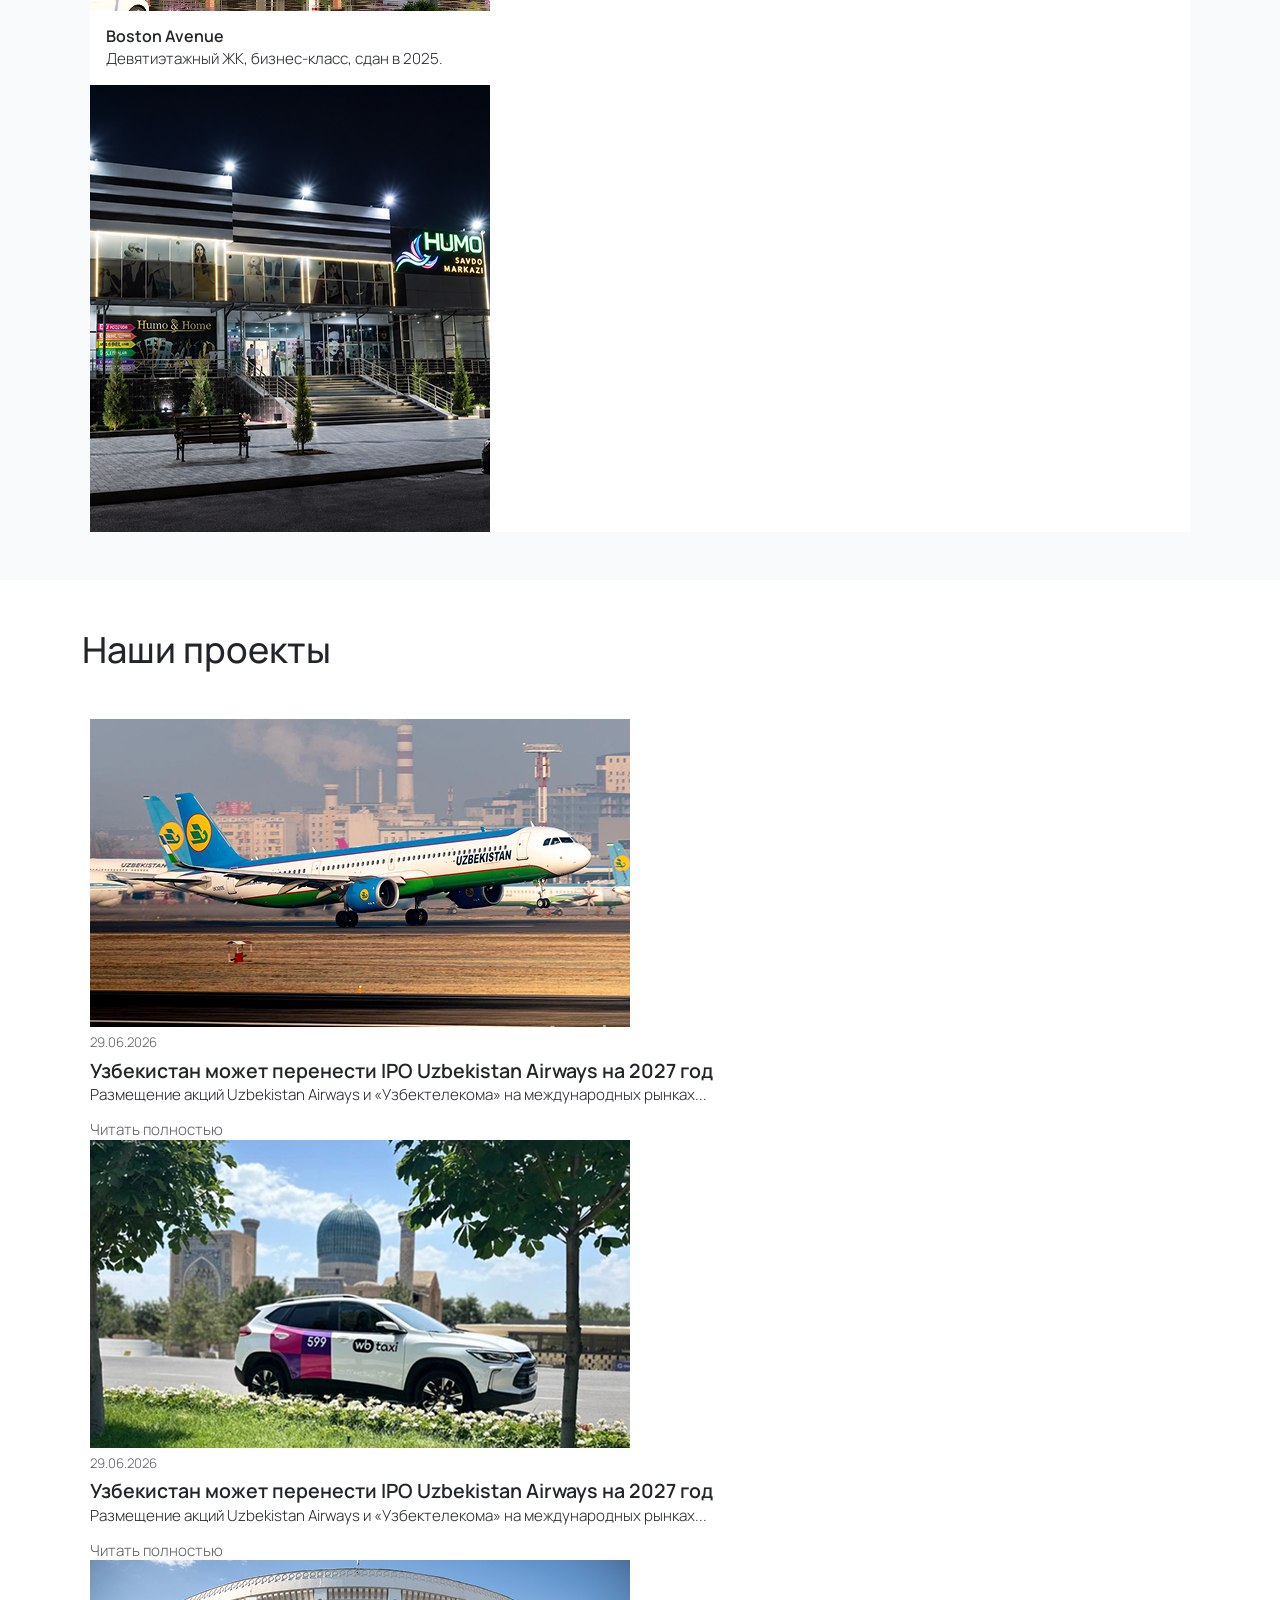
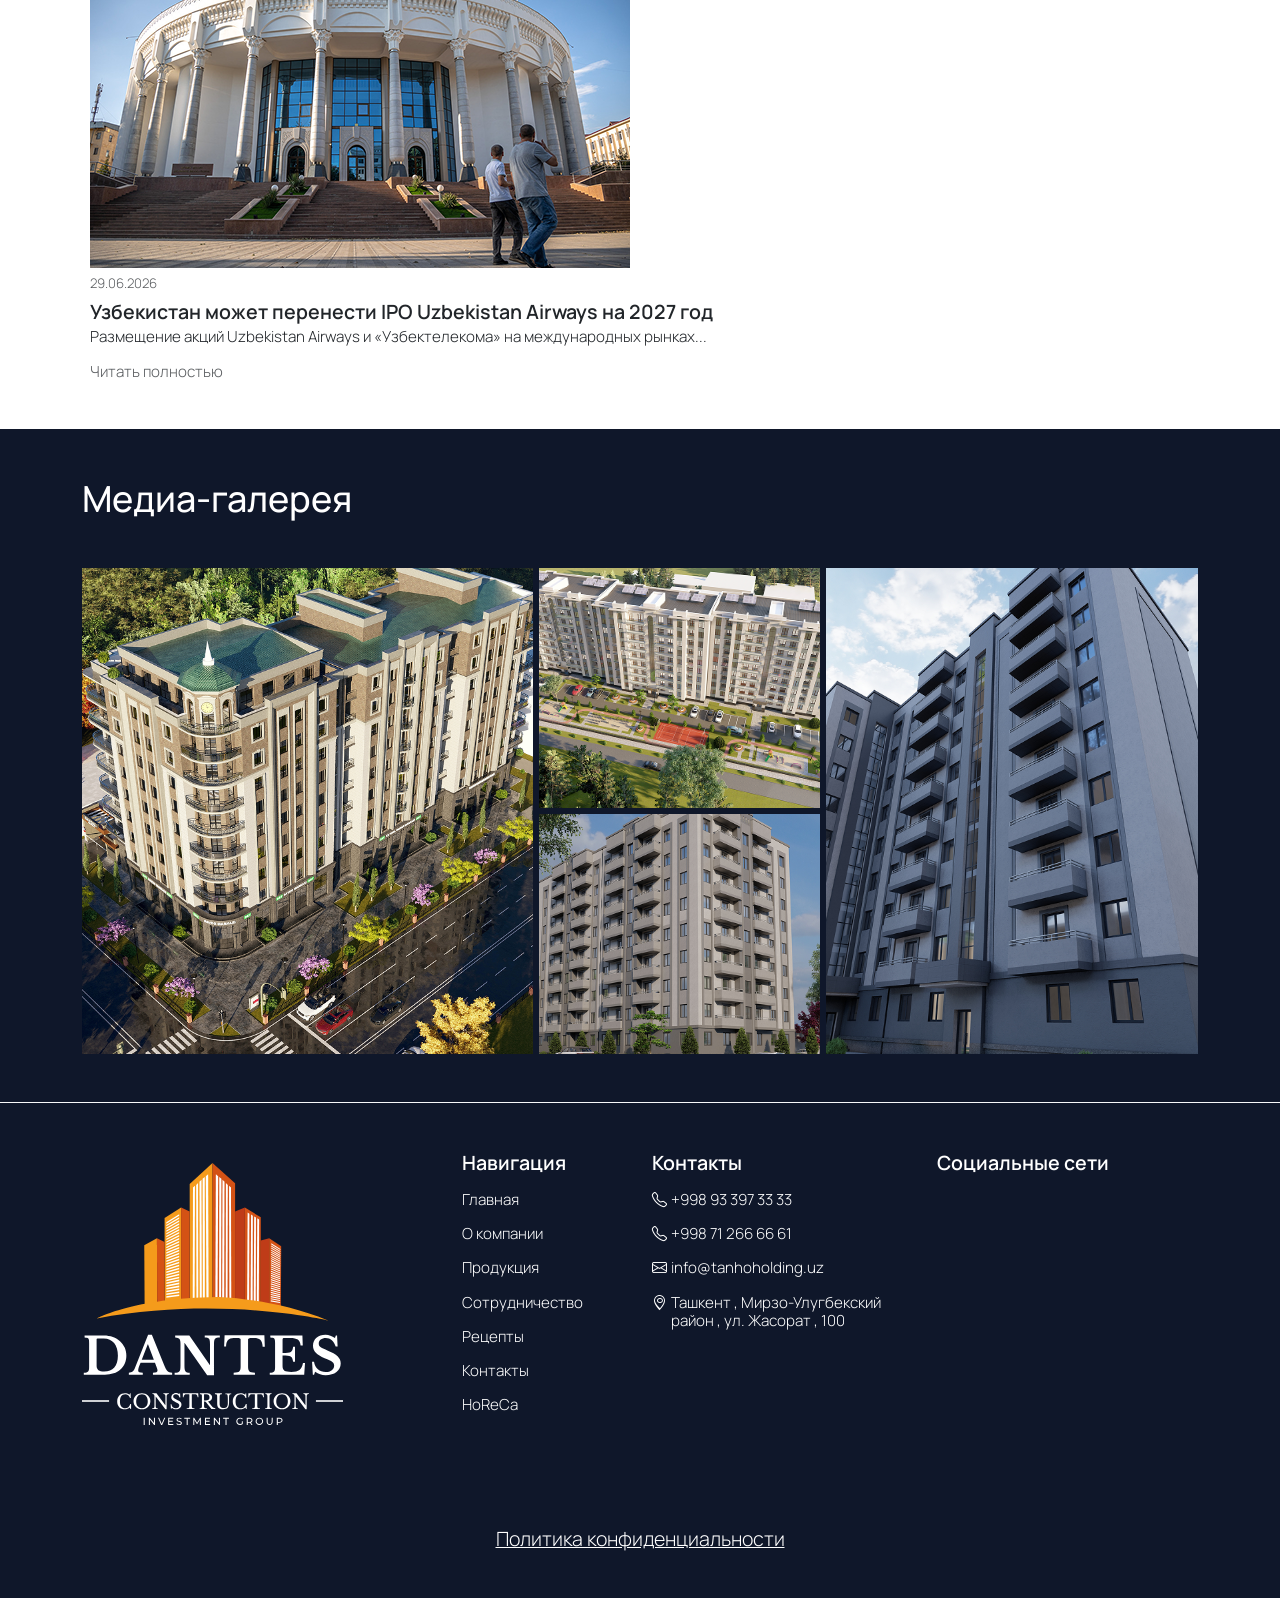
==== commit c4df0da2: "feat: add about page and projects page" ====
--- a/index.html
+++ b/index.html
@@ -6,7 +6,8 @@
     <meta name="viewport" content="width=device-width, initial-scale=1.0">
     <title>DANTES</title>
     <link rel="stylesheet" href="https://cdn.jsdelivr.net/npm/bootstrap@5.3.3/dist/css/bootstrap.min.css">
-    <link href="https://fonts.googleapis.com/css2?family=Exo+2:wght@100..900&family=Manrope:wght@200..800&display=swap" rel="stylesheet">
+    <link href="https://fonts.googleapis.com/css2?family=Exo+2:wght@100..900&family=Inter:ital,opsz,wght@0,14..32,100..900;1,14..32,100..900&family=Manrope:wght@200..800&display=swap"
+        rel="stylesheet">
     <link rel="stylesheet" href="https://cdn.jsdelivr.net/npm/bootstrap-icons@1.13.1/font/bootstrap-icons.min.css">
     <link rel="stylesheet" href="https://cdn.jsdelivr.net/npm/slick-carousel@1.8.1/slick/slick.css">
     <link rel="stylesheet" href="https://cdn.jsdelivr.net/npm/slick-carousel@1.8.1/slick/slick-theme.css">
@@ -17,13 +18,26 @@
 
 <body>
     <header class=" border-bottom border-light">
-        <nav class="navbar navbar-expand-lg py-xl-0 pb-2 sticky-lg-top">
+        <nav class="navbar navbar-expand-xl py-xl-0 pb-2 sticky-lg-top">
             <div class="container ">
-                <div class="w-lg-fit-content d-flex justify-content-between align-items-center">
+                <div class="w-xl-fit-content d-flex justify-content-between align-items-center">
                     <a class="navbar-brand" href="index.html">
                         <img src="icons/main-icons/logo.svg" alt="" class="logo">
                     </a>
                     <div class="d-flex align-items-center d-xl-none gap-2">
+                        <button class="bg-transparent btn-search">
+                            <i class="bi bi-search"></i>
+                        </button>
+                        <div class="dropdown">
+                            <button class="w-fit-content text-uppercase bg-transparent border-0 dropdown-toggle" type="button" data-bs-toggle="dropdown" aria-expanded="false">
+                                RU <i class="bi bi-chevron-down ms-2"></i>
+                            </button>
+                            <ul class="dropdown-menu">
+                                <li><a class="dropdown-item" href="#">Английский</a></li>
+                                <li><a class="dropdown-item" href="#">Узбекский</a></li>
+                            </ul>
+                        </div>
+
                         <button class="navbar-toggler" type="button" data-bs-toggle="collapse" data-bs-target="#navbarNav" aria-controls="navbarNav" aria-expanded="false"
                             aria-label="Toggle navigation">
                             <span class="navbar-toggler-icon"></span>
@@ -32,7 +46,7 @@
                 </div>
 
                 <div class="collapse navbar-collapse " id="navbarNav">
-                    <ul class="navbar-nav mx-auto gap-xl-5 ">
+                    <ul class="navbar-nav mx-auto gap-xl-4 ">
                         <li class="nav-item active">
                             <a class="nav-link" href="index.html">Главная</a>
                         </li>
@@ -55,6 +69,20 @@
                             <a class="nav-link" href="contacts.html">Контакты</a>
                         </li>
                     </ul>
+                </div>
+                <div class="d-xl-flex align-items-center d-none gap-3 ms-auto">
+                    <div class="dropdown">
+                        <button class="w-fit-content bg-transparent border-0 dropdown-toggle" type="button" data-bs-toggle="dropdown" aria-expanded="false">
+                            Русский <i class="bi bi-chevron-down ms-2"></i>
+                        </button>
+                        <ul class="dropdown-menu">
+                            <li><a class="dropdown-item" href="#">Английский</a></li>
+                            <li><a class="dropdown-item" href="#">Узбекский</a></li>
+                        </ul>
+                    </div>
+                    <button class="bg-transparent btn-search">
+                        <i class="bi bi-search"></i>
+                    </button>
                 </div>
             </div>
         </nav>
@@ -76,6 +104,7 @@
                                     Многопрофильный холдинг <br>
                                     Инвестируем в будущее, строим настоящее
                                 </p>
+                                <a href="about.html" class="btn"> Узнать больше</a>
                             </div>
                         </div>
                     </div>
@@ -86,7 +115,7 @@
             <div class="container py-lg-5">
                 <div class="row justify-content-between">
                     <div class="col-lg-4">
-                        <div class="w-100 h-100">
+                        <div class="w-100 h-100 d-flex flex-column justify-content-center">
                             <h3 class="text-lg">
                                 О Компании
                             </h3>
@@ -97,6 +126,7 @@
                                 Мы прошли путь от строительства одного жилого дома до статуса крупнейшего частного
                                 инвестора Сырдарьинской области, меняющего инфраструктуру региона.
                             </p>
+
                         </div>
                     </div>
                     <div class="col-lg-7">
@@ -376,7 +406,7 @@
                         </p>
                         <ul class="list-unstyled text-xs  fw-light mb-0">
                             <li class="mb-3 d-flex gap-1">
-                                <i class="bi bi-telephone text-corp"></i>
+                                <i class="bi bi-telephone"></i>
                                 <div class="d-flex flex-column">
                                     <a href="tel:+998933973333" class="">
                                         <span>+998 93 397 33 33</span>
@@ -384,7 +414,7 @@
                                 </div>
                             </li>
                             <li class="mb-3 d-flex gap-1">
-                                <i class="bi bi-telephone text-corp"></i>
+                                <i class="bi bi-telephone"></i>
                                 <div class="d-flex flex-column">
                                     <a href="tel:+998712666661" class="">
                                         <span>+998 71 266 66 61</span>
@@ -393,13 +423,13 @@
                             </li>
                             <li class="mb-3">
                                 <a href="mailto:info@tanhoholding.uz" class="d-flex gap-1 ">
-                                    <i class="bi bi-envelope text-corp"></i>
+                                    <i class="bi bi-envelope"></i>
                                     <span>info@tanhoholding.uz</span>
                                 </a>
                             </li>
                             <li class="mb-3">
                                 <address class="d-flex gap-1 ">
-                                    <i class="bi bi-geo-alt text-corp"></i>
+                                    <i class="bi bi-geo-alt"></i>
                                     <span>Ташкент , Мирзо-Улугбекский район , ул. Жасорат , 100</span>
                                 </address>
                             </li>
--- a/style.css
+++ b/style.css
@@ -1,6 +1,8 @@
 :root {
     --font-family-main: "Manrope", sans-serif;
     --font-family-second: "Exo 2", sans-serif;
+    --font-family-third: "Inter",
+        sans-serif;
     --color-corp: #0F172A;
     --color-corp-2: #D38100;
 }
@@ -55,10 +57,17 @@
     font-size: clamp(0.75rem, 0.725rem + 0.125vw, 0.875rem);
 }
 
+.text-3xs {
+    font-size: clamp(0.6875rem, 0.675rem + 0.0625vw, 0.75rem);
+}
 
 /* utils */
 .ff-second {
     font-family: var(--font-family-second);
+}
+
+.ff-third {
+    font-family: var(--font-family-third);
 }
 
 .text-corp {
@@ -147,6 +156,10 @@
     font-weight: 200 !important;
 }
 
+.fw-extrabold {
+    font-weight: 800;
+}
+
 .mt-custom {
     margin-top: -40px;
 }
@@ -190,9 +203,12 @@
     box-shadow: none;
 }
 
+.nav-link {
+    color: black;
+}
 
 .nav-link:hover {
-    color: black;
+    color: var(--color-corp-2);
 }
 
 .navbar-toggler-icon {
@@ -219,9 +235,6 @@
     color: var(--color-corp-2);
 }
 
-.logo {
-    height: 90px;
-}
 
 .link-hover i {
     transition: all 0.3s ease;
@@ -265,6 +278,20 @@
     grid-row: 1 / span 2;
 }
 
+.btn-search {
+    border: 1px solid black;
+    padding: 4px 5px 2px 5px;
+    border-radius: 50px;
+}
+
+.logo {
+    height: 70px;
+}
+
+.partners-card {
+    height: 100px;
+}
+
 /* breackpoints */
 @media(max-width: 1650px) {
     .img-size-lg {
@@ -272,7 +299,11 @@
     }
 }
 
-
+@media(max-width: 1200px) {
+    .w-xl-fit-content {
+        width: 100%;
+    }
+}
 
 @media(max-width: 990px) {
     .w-lg-fit-content {
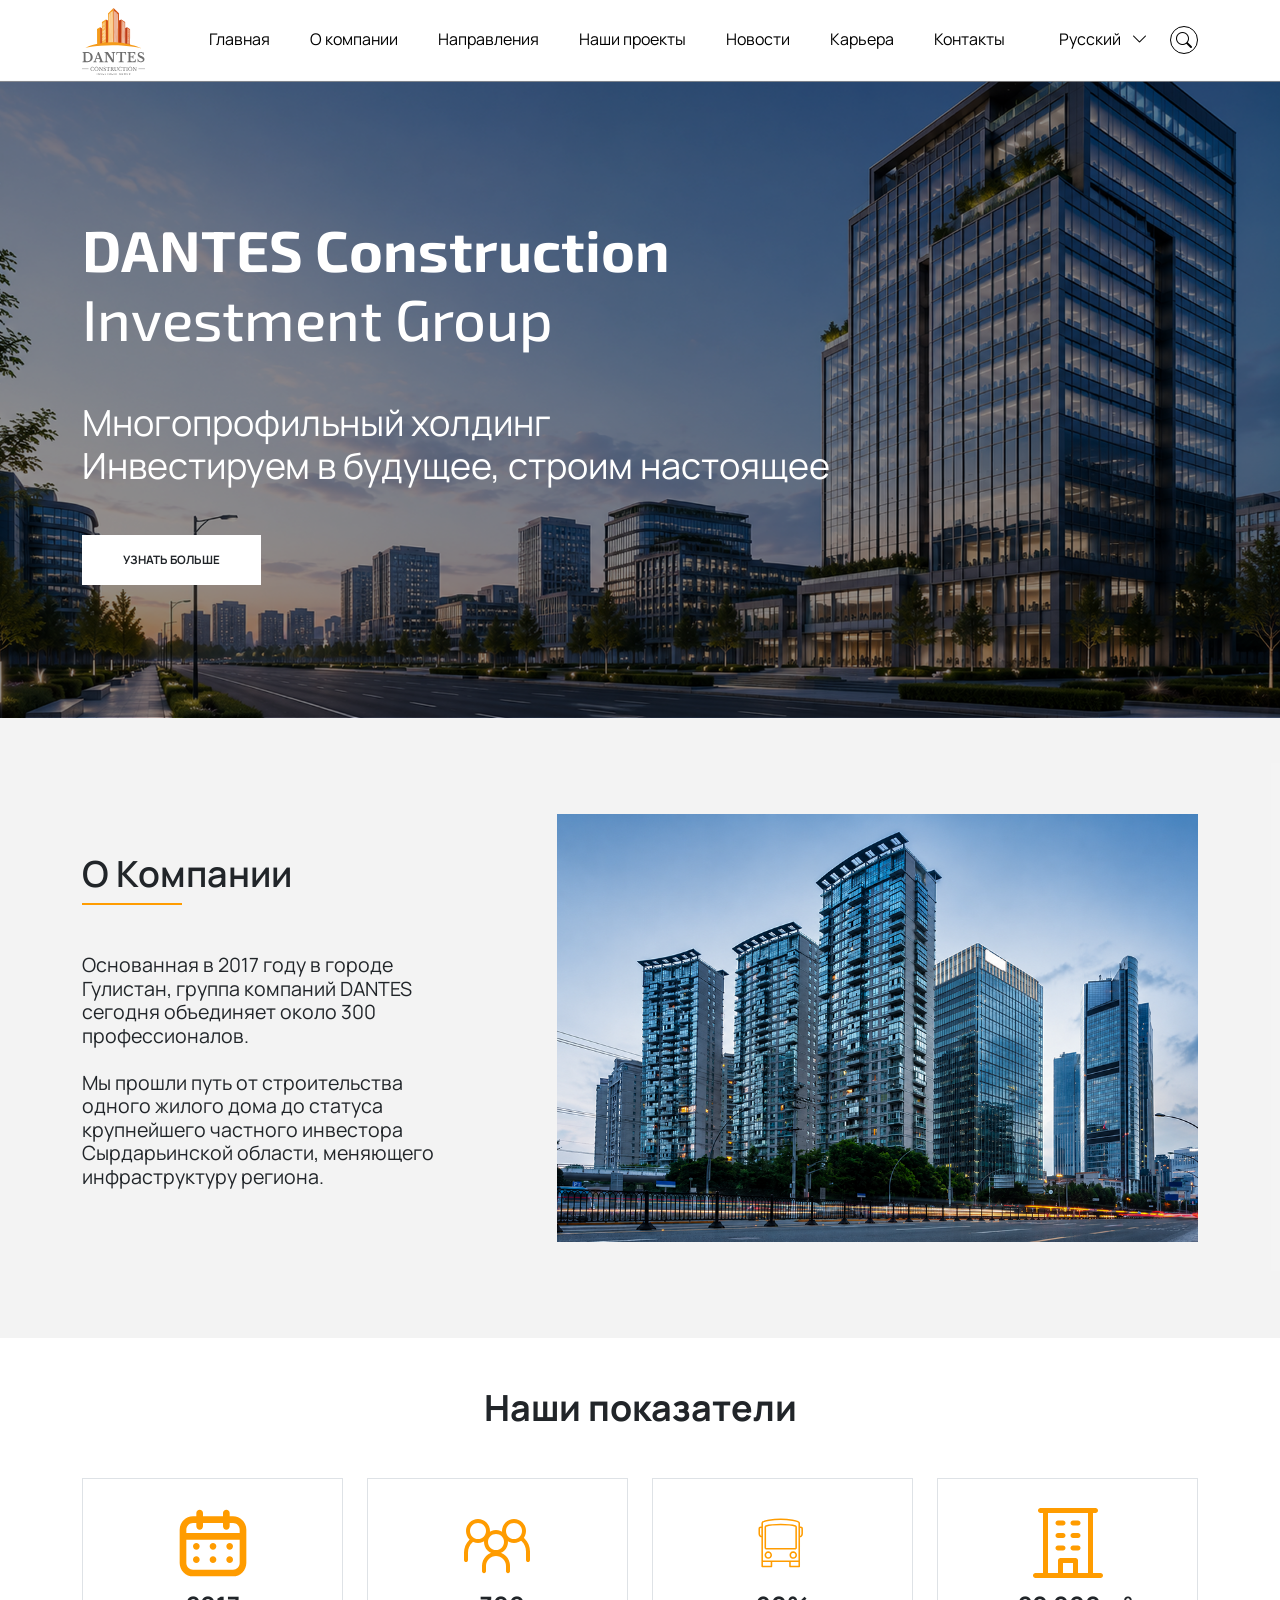
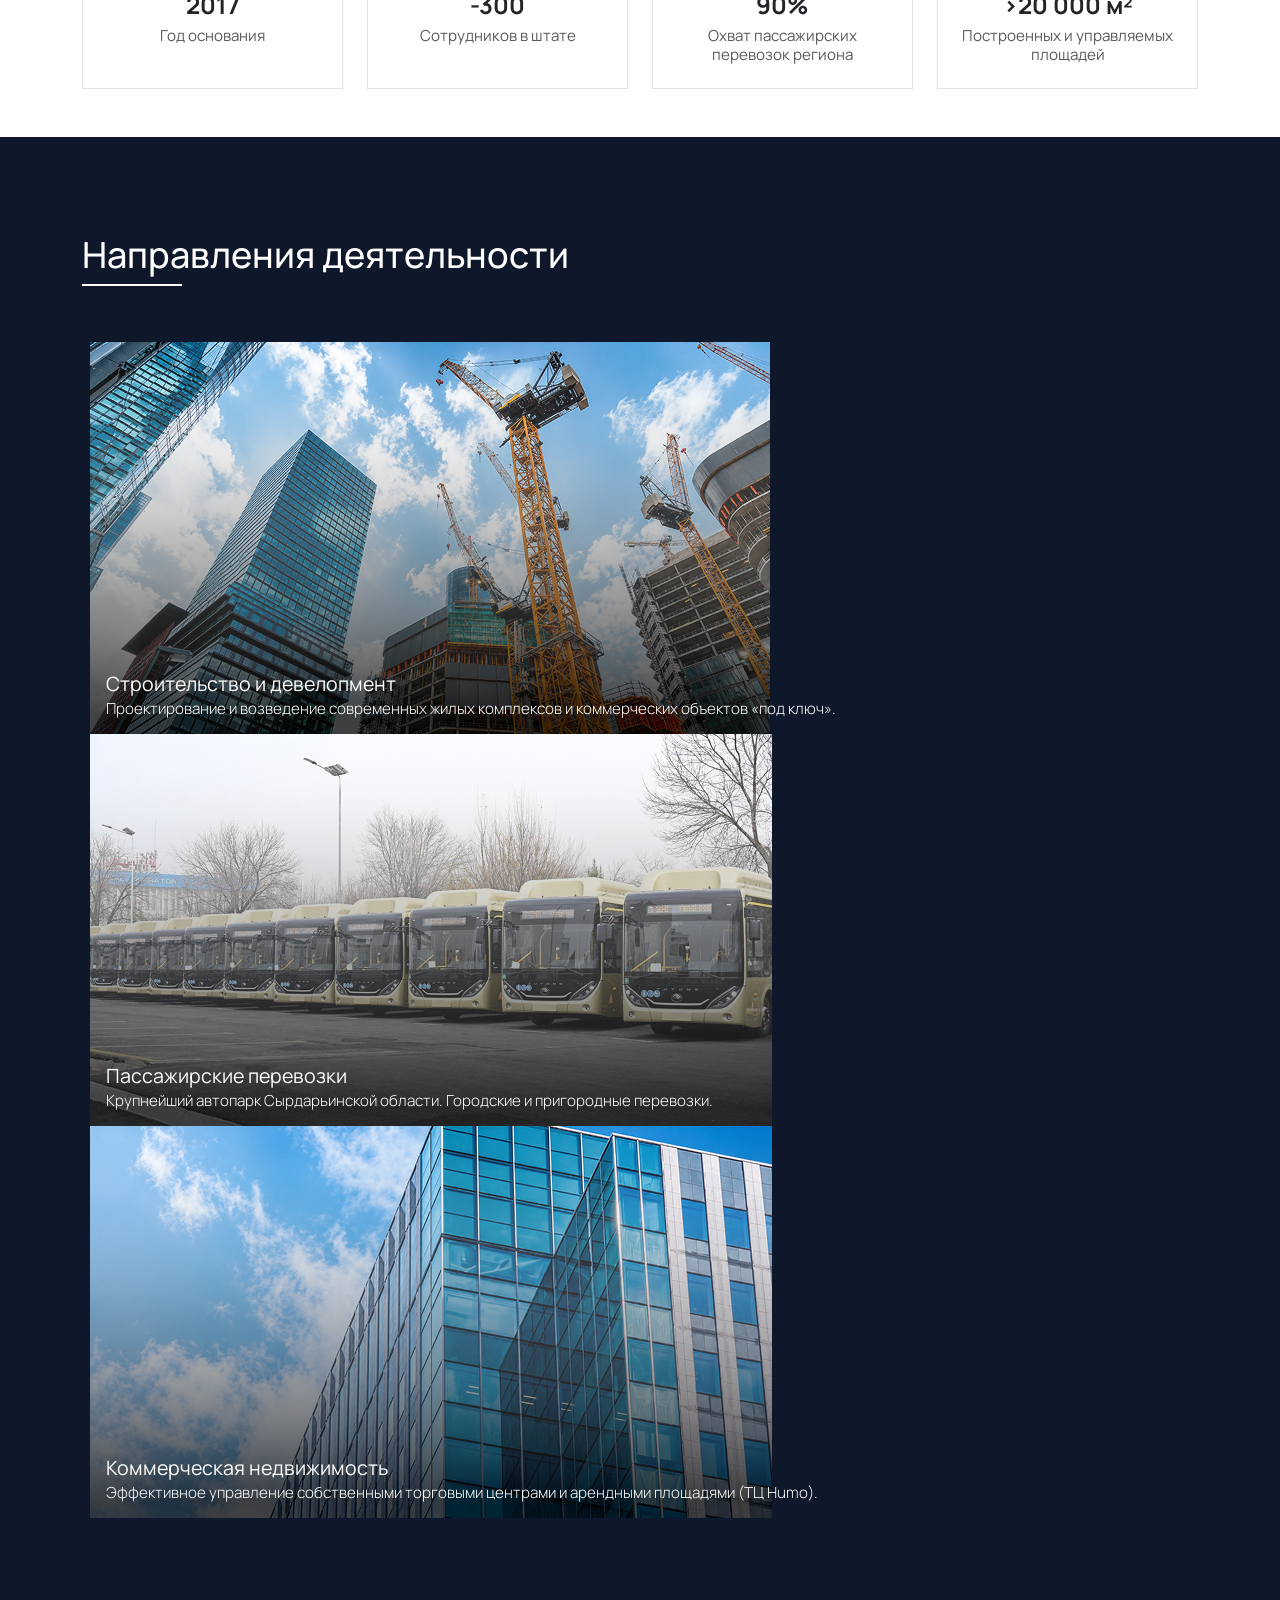
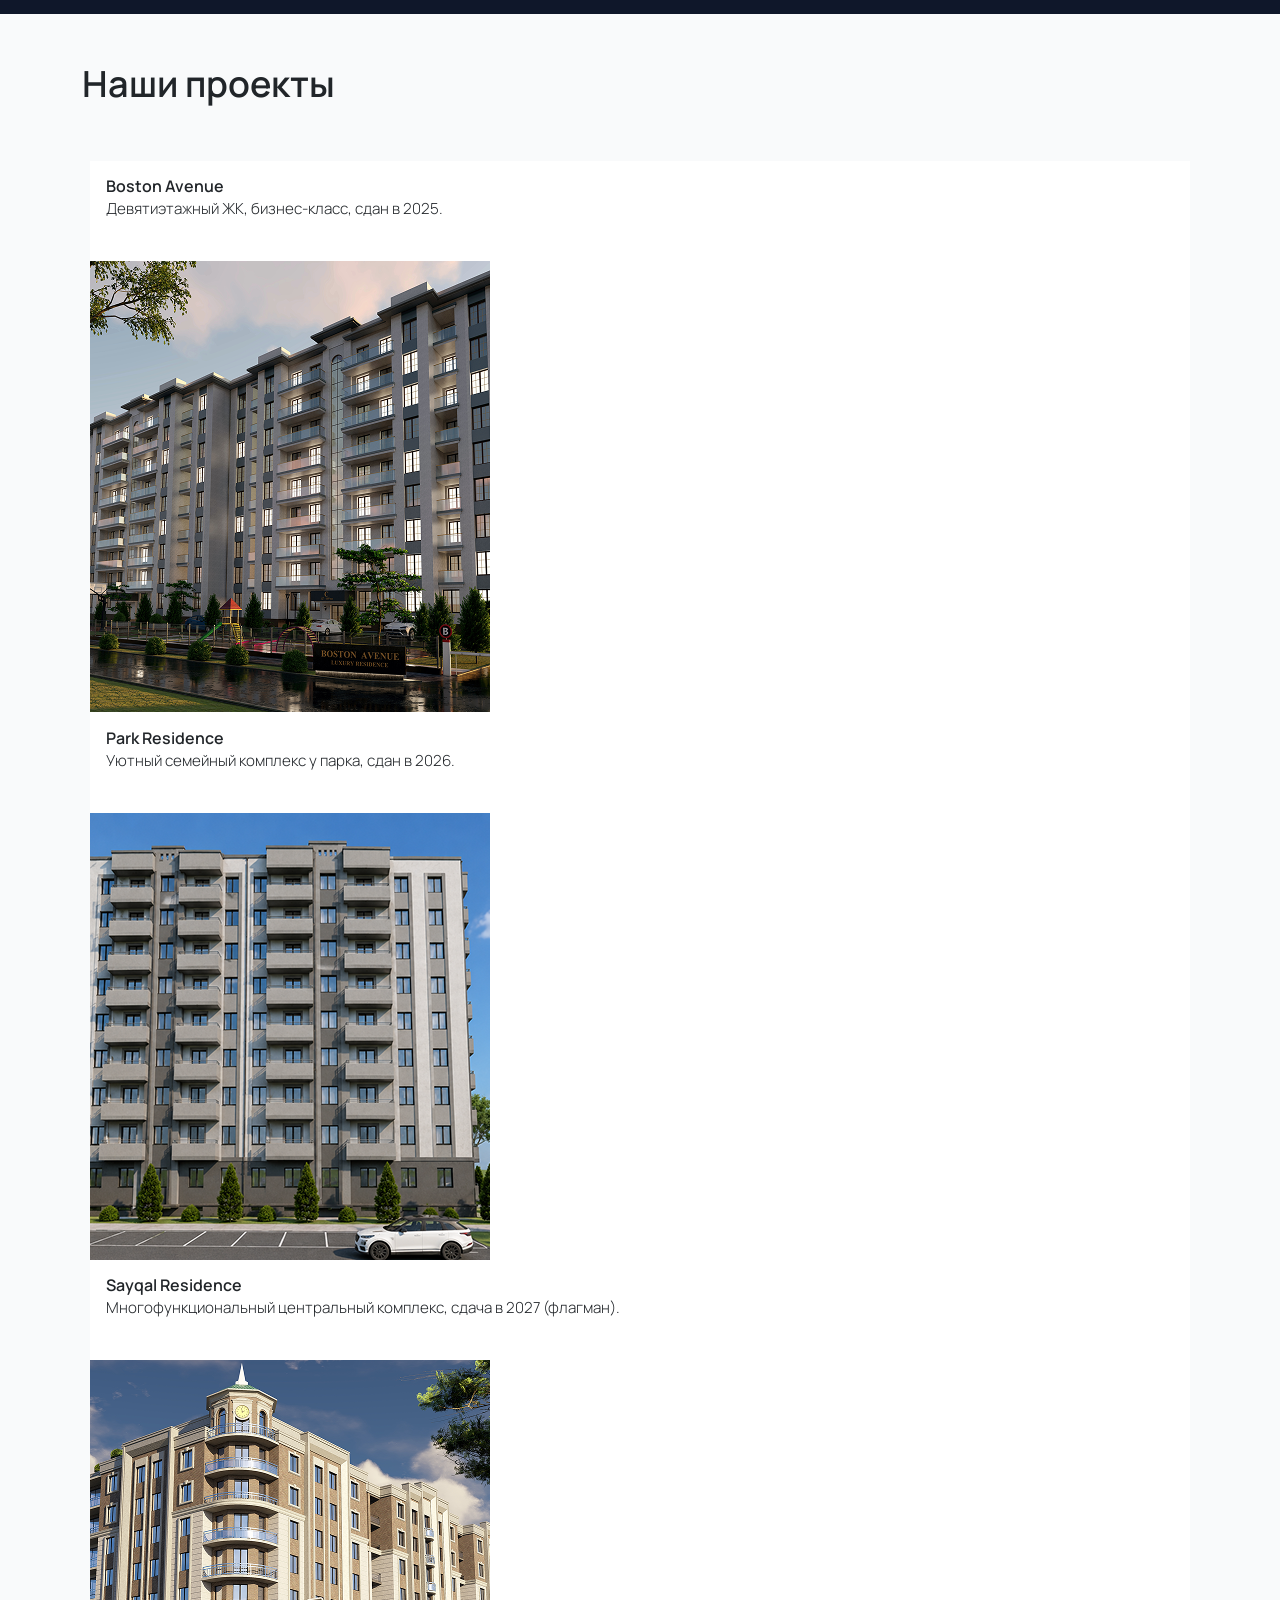
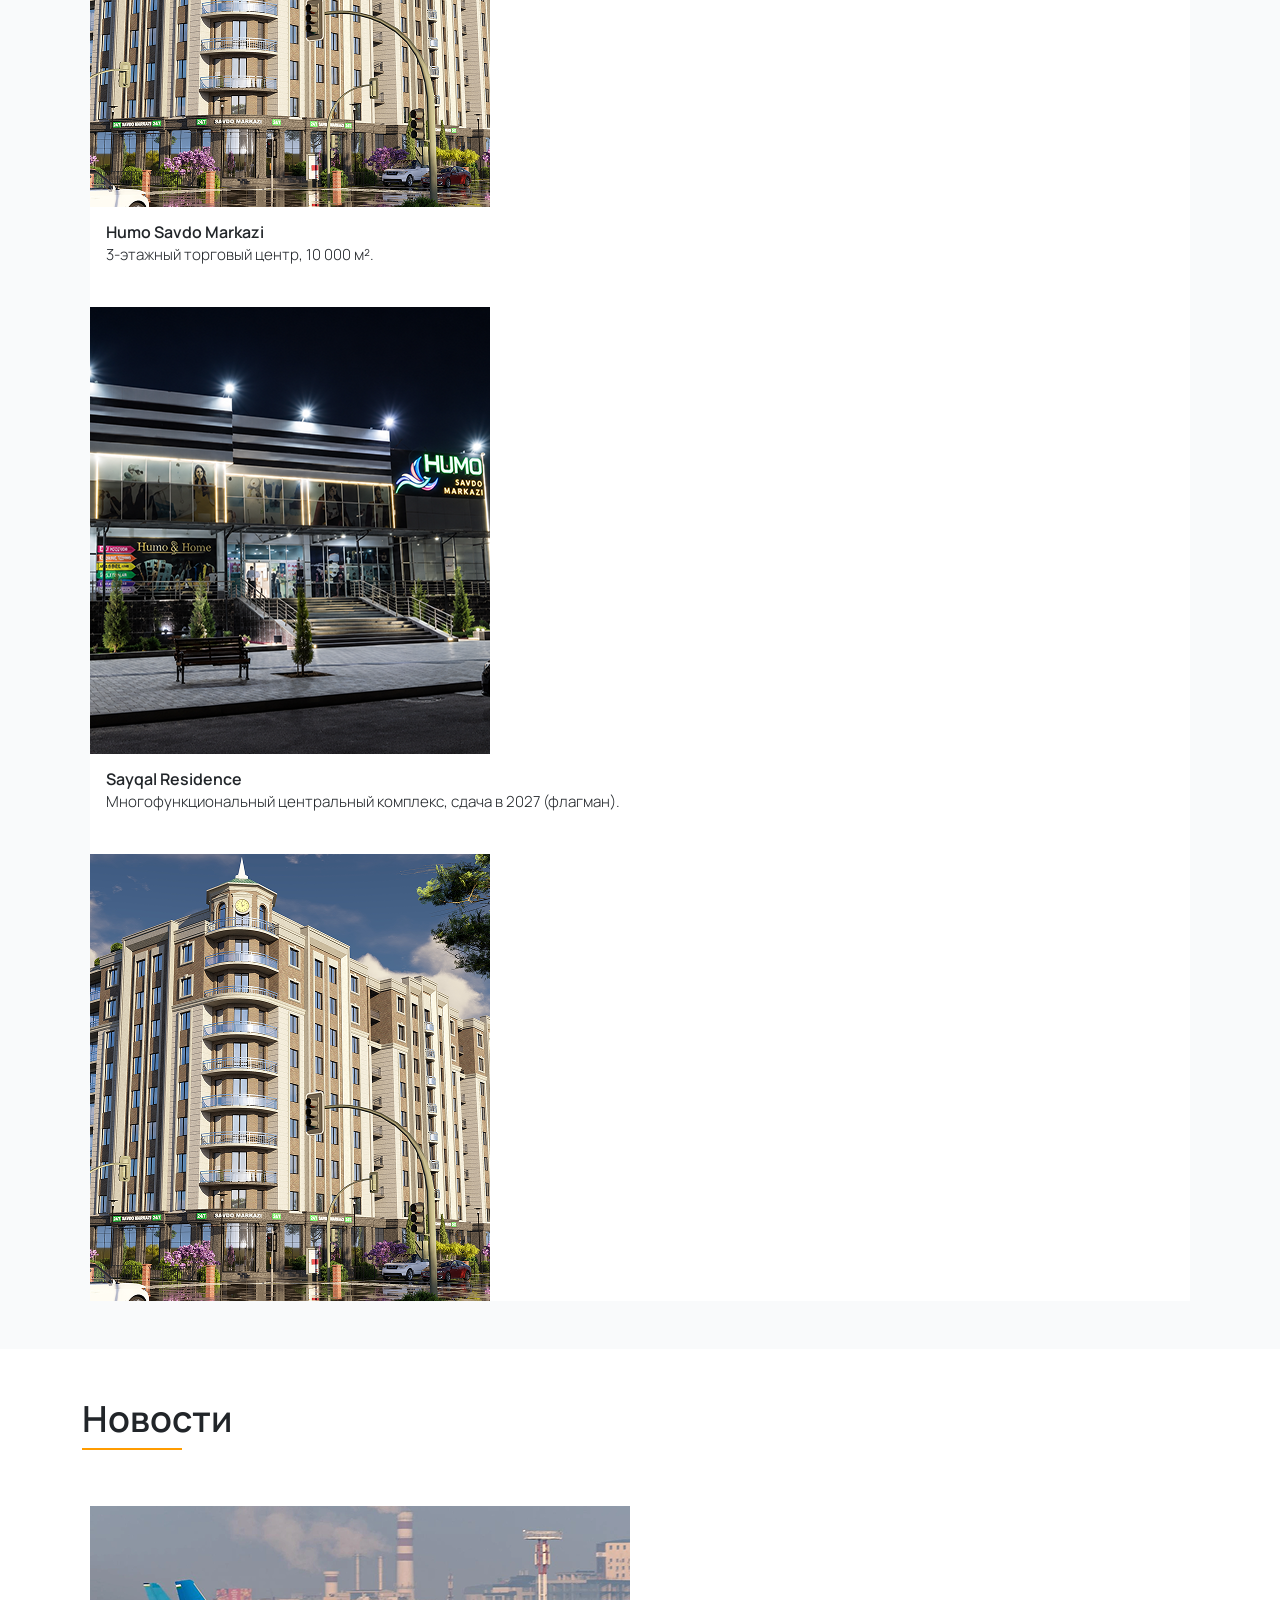
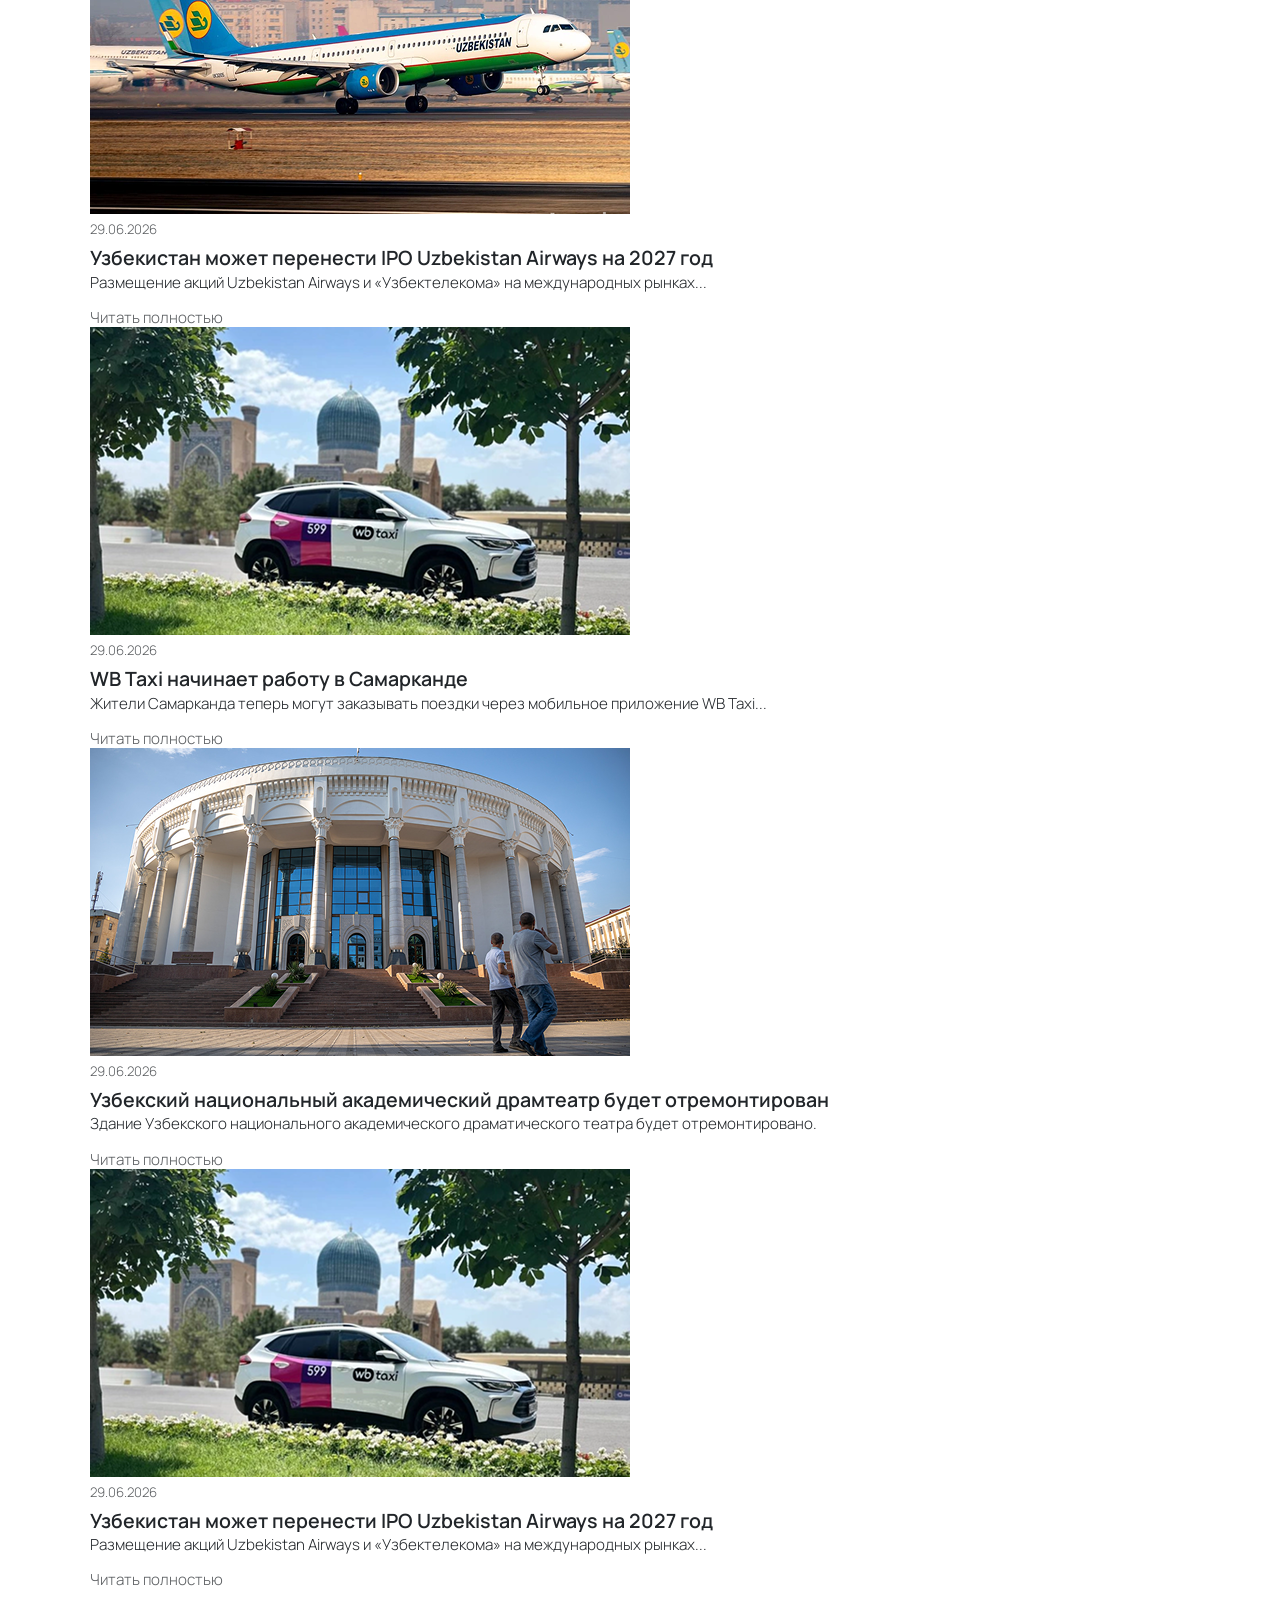
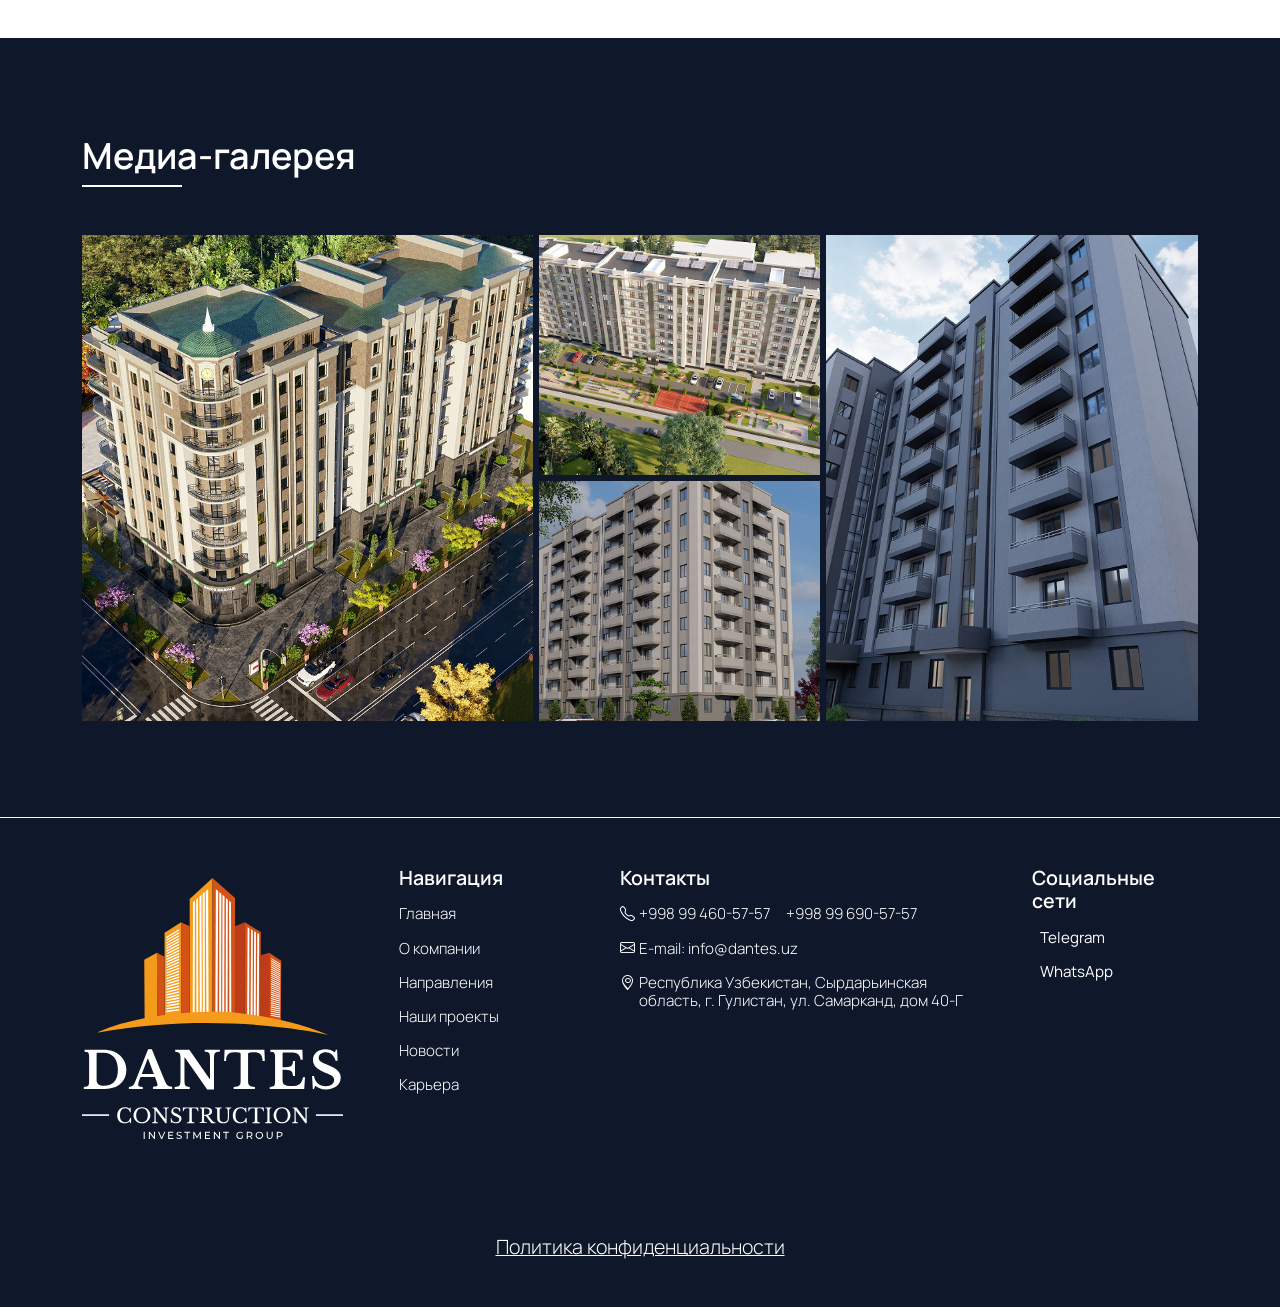
==== commit 87bfd179: "feat: add career page" ====
--- a/index.html
+++ b/index.html
@@ -6,8 +6,7 @@
     <meta name="viewport" content="width=device-width, initial-scale=1.0">
     <title>DANTES</title>
     <link rel="stylesheet" href="https://cdn.jsdelivr.net/npm/bootstrap@5.3.3/dist/css/bootstrap.min.css">
-    <link href="https://fonts.googleapis.com/css2?family=Exo+2:wght@100..900&family=Inter:ital,opsz,wght@0,14..32,100..900;1,14..32,100..900&family=Manrope:wght@200..800&display=swap"
-        rel="stylesheet">
+    <link href="https://fonts.googleapis.com/css2?family=Exo+2:wght@100..900&family=Inter:ital,opsz,wght@0,14..32,100..900;1,14..32,100..900&family=Manrope:wght@200..800&display=swap" rel="stylesheet">
     <link rel="stylesheet" href="https://cdn.jsdelivr.net/npm/bootstrap-icons@1.13.1/font/bootstrap-icons.min.css">
     <link rel="stylesheet" href="https://cdn.jsdelivr.net/npm/slick-carousel@1.8.1/slick/slick.css">
     <link rel="stylesheet" href="https://cdn.jsdelivr.net/npm/slick-carousel@1.8.1/slick/slick-theme.css">
@@ -38,8 +37,7 @@
                             </ul>
                         </div>
 
-                        <button class="navbar-toggler" type="button" data-bs-toggle="collapse" data-bs-target="#navbarNav" aria-controls="navbarNav" aria-expanded="false"
-                            aria-label="Toggle navigation">
+                        <button class="navbar-toggler" type="button" data-bs-toggle="collapse" data-bs-target="#navbarNav" aria-controls="navbarNav" aria-expanded="false" aria-label="Toggle navigation">
                             <span class="navbar-toggler-icon"></span>
                         </button>
                     </div>
@@ -90,19 +88,17 @@
 
     <main>
         <section class="position-relative text-white">
-            <img src="images/home-page/banner-img.png" alt="" class="img-fluid">
+            <img src="images/home-page/banner-img.png" alt="" class="img-fluid h-sm-400">
             <div class="position-absolute z-2 d-flex align-items-center w-100 h-100 top-0 start-0">
                 <div class="container">
                     <div class="row">
                         <div class="col-lg-9">
                             <div class="w-100">
                                 <h1 class="text-3xl ff-second">
-                                    <span class="fw-bold">DANTES Construction</span> <br>
-                                    Investment Group
+                                    <span class="fw-bold">DANTES Construction</span> <br> Investment Group
                                 </h1>
-                                <p class="text-lg mt-4">
-                                    Многопрофильный холдинг <br>
-                                    Инвестируем в будущее, строим настоящее
+                                <p class="text-lg my-lg-5 my-3">
+                                    Многопрофильный холдинг <br> Инвестируем в будущее, строим настоящее
                                 </p>
                                 <a href="about.html" class="btn"> Узнать больше</a>
                             </div>
@@ -113,18 +109,15 @@
         </section>
         <section class="py-5 bg-main">
             <div class="container py-lg-5">
-                <div class="row justify-content-between">
+                <div class="row gy-4 justify-content-between">
                     <div class="col-lg-4">
                         <div class="w-100 h-100 d-flex flex-column justify-content-center">
-                            <h3 class="text-lg">
+                            <h3 class="text-lg fw-semibold mb-5 title-corp-underline">
                                 О Компании
                             </h3>
                             <p class="text-sm">
-                                Основанная в 2017 году в городе Гулистан, группа компаний DANTES сегодня объединяет около 300
-                                профессионалов.
-                                <br><br>
-                                Мы прошли путь от строительства одного жилого дома до статуса крупнейшего частного
-                                инвестора Сырдарьинской области, меняющего инфраструктуру региона.
+                                Основанная в 2017 году в городе Гулистан, группа компаний DANTES сегодня объединяет около 300 профессионалов.
+                                <br><br> Мы прошли путь от строительства одного жилого дома до статуса крупнейшего частного инвестора Сырдарьинской области, меняющего инфраструктуру региона.
                             </p>
 
                         </div>
@@ -142,7 +135,7 @@
                 <h3 class="text-center fw-bold text-lg mb-5">
                     Наши показатели
                 </h3>
-                <div class="row">
+                <div class="row gy-4">
                     <div class="col-lg-3 col-md-6">
                         <div class="w-100 h-100 border text-center p-4">
                             <img src="icons/home-page/1.svg" alt="" class="icon-size-sm">
@@ -153,33 +146,41 @@
                     <div class="col-lg-3 col-md-6">
                         <div class="w-100 h-100 border text-center p-4">
                             <img src="icons/home-page/2.svg" alt="" class="icon-size-sm">
-                            <span class="fw-bold text-md my-2 d-block">2017</span>
-                            <p class="mb-0 opacity-75 text-xs">Год основания</p>
+                            <span class="fw-bold text-md my-2 d-block">-300</span>
+                            <p class="mb-0 opacity-75 text-xs">Сотрудников в штате</p>
                         </div>
                     </div>
                     <div class="col-lg-3 col-md-6">
                         <div class="w-100 h-100 border text-center p-4">
                             <img src="icons/home-page/3.svg" alt="" class="icon-size-sm">
-                            <span class="fw-bold text-md my-2 d-block">2017</span>
-                            <p class="mb-0 opacity-75 text-xs">Год основания</p>
+                            <span class="fw-bold text-md my-2 d-block">90%</span>
+                            <p class="mb-0 opacity-75 text-xs">Охват пассажирских перевозок региона
+                            </p>
                         </div>
                     </div>
                     <div class="col-lg-3 col-md-6">
                         <div class="w-100 h-100 border text-center p-4">
                             <img src="icons/home-page/4.svg" alt="" class="icon-size-sm">
-                            <span class="fw-bold text-md my-2 d-block">2017</span>
-                            <p class="mb-0 opacity-75 text-xs">Год основания</p>
+                            <span class="fw-bold text-md my-2 d-block">>20 000  м²</span>
+                            <p class="mb-0 opacity-75 text-xs">Построенных и управляемых площадей
+                            </p>
                         </div>
                     </div>
                 </div>
             </div>
         </section>
         <section class="py-5 bg-corp text-white">
-            <div class="container">
-                <h3 class="text-lg mb-5">
-                    Направления деятельности
-                </h3>
+            <div class="container py-lg-5">
                 <div class="position-relative">
+                    <div class="d-flex mb-5 align-items-center gap-2 justify-content-between">
+                        <h3 class="text-lg  title-white-underline">
+                            Направления деятельности
+                        </h3>
+                        <div class="slider-btns d-flex align-items-center gap-2">
+                            <button class="slider-prev bg-transparent border-0 fs-1 text-white"><i class="fa-solid fa-circle-chevron-left"></i></button>
+                            <button class="slider-next bg-transparent border-0 fs-1 text-white"><i class="fa-solid fa-circle-chevron-right"></i></button>
+                        </div>
+                    </div>
                     <div class="slick-slider directions">
                         <div class="slider-item px-2">
                             <div class="position-relative">
@@ -199,10 +200,10 @@
                                 <img src="images/home-page/direction/2.png" alt="" class="img-fluid">
                                 <div class="position-absolute z-2 bottom-0 px-3 pb-3">
                                     <p class="mb-1 text-sm">
-                                        Строительство и девелопмент
-                                    </p>
-                                    <p class="mb-0 text-xs fw-light">
-                                        Проектирование и возведение современных жилых комплексов и коммерческих объектов «под ключ».
+                                        Пассажирские перевозки
+                                    </p>
+                                    <p class="mb-0 text-xs fw-light">
+                                        Крупнейший автопарк Сырдарьинской области. Городские и пригородные перевозки.
                                     </p>
                                 </div>
                             </div>
@@ -212,10 +213,10 @@
                                 <img src="images/home-page/direction/3.png" alt="" class="img-fluid">
                                 <div class="position-absolute z-2 bottom-0 px-3 pb-3">
                                     <p class="mb-1 text-sm">
-                                        Строительство и девелопмент
-                                    </p>
-                                    <p class="mb-0 text-xs fw-light">
-                                        Проектирование и возведение современных жилых комплексов и коммерческих объектов «под ключ».
+                                        Коммерческая недвижимость
+                                    </p>
+                                    <p class="mb-0 text-xs fw-light">
+                                        Эффективное управление собственными торговыми центрами и арендными площадями (ТЦ Humo).
                                     </p>
                                 </div>
                             </div>
@@ -226,52 +227,71 @@
         </section>
         <section class="py-5 bg-main-2">
             <div class="container">
-                <h3 class="text-lg mb-5">
-                    Наши проекты
-                </h3>
-                <div class="slick-slider projects">
-                    <div class="slider-item px-2">
-                        <div class="w-100 bg-white">
-                            <div class="p-3">
-                                <p class="fw-semibold mb-1">Boston Avenue</p>
-                                <p class="mb-0 text-xs fw-light">
-                                    Девятиэтажный ЖК, бизнес-класс, сдан в 2025.
-                                </p>
-                            </div>
-                            <img src="images/home-page/projects/1.png" alt="" class="img-fluid">
-                        </div>
-                    </div>
-                    <div class="slider-item px-2">
-                        <div class="w-100 bg-white">
-                            <div class="p-3">
-                                <p class="fw-semibold mb-1">Boston Avenue</p>
-                                <p class="mb-0 text-xs fw-light">
-                                    Девятиэтажный ЖК, бизнес-класс, сдан в 2025.
-                                </p>
-                            </div>
-                            <img src="images/home-page/projects/2.png" alt="" class="img-fluid">
-                        </div>
-                    </div>
-                    <div class="slider-item px-2">
-                        <div class="w-100 bg-white">
-                            <div class="p-3">
-                                <p class="fw-semibold mb-1">Boston Avenue</p>
-                                <p class="mb-0 text-xs fw-light">
-                                    Девятиэтажный ЖК, бизнес-класс, сдан в 2025.
-                                </p>
-                            </div>
-                            <img src="images/home-page/projects/3.png" alt="" class="img-fluid">
-                        </div>
-                    </div>
-                    <div class="slider-item px-2">
-                        <div class="w-100 bg-white">
-                            <div class="p-3">
-                                <p class="fw-semibold mb-1">Boston Avenue</p>
-                                <p class="mb-0 text-xs fw-light">
-                                    Девятиэтажный ЖК, бизнес-класс, сдан в 2025.
-                                </p>
-                            </div>
-                            <img src="images/home-page/projects/4.png" alt="" class="img-fluid">
+                <div class="position-relative">
+                    <div class="d-flex mb-5 align-items-center gap-2 justify-content-between">
+                        <h3 class="text-lg fw-semibold">
+                            Наши проекты
+                        </h3>
+                        <div class="slider-btns d-flex align-items-center gap-2">
+                            <button class="slider-prev bg-transparent border-0 fs-1 text-corp"><i class="fa-solid fa-circle-chevron-left"></i></button>
+                            <button class="slider-next bg-transparent border-0 fs-1 text-corp"><i class="fa-solid fa-circle-chevron-right"></i></button>
+                        </div>
+                    </div>
+                    <div class="slick-slider projects">
+                        <div class="slider-item px-2">
+                            <div class="w-100 bg-white">
+                                <div class="p-3 card-header">
+                                    <p class="fw-semibold mb-1">Boston Avenue</p>
+                                    <p class="mb-0 text-xs fw-light">
+                                        Девятиэтажный ЖК, бизнес-класс, сдан в 2025.
+                                    </p>
+                                </div>
+                                <img src="images/home-page/projects/1.png" alt="" class="img-fluid">
+                            </div>
+                        </div>
+                        <div class="slider-item px-2">
+                            <div class="w-100 bg-white">
+                                <div class="p-3 card-header">
+                                    <p class="fw-semibold mb-1">Park Residence</p>
+                                    <p class="mb-0 text-xs fw-light">
+                                        Уютный семейный комплекс у парка, сдан в 2026.
+                                    </p>
+                                </div>
+                                <img src="images/home-page/projects/2.png" alt="" class="img-fluid">
+                            </div>
+                        </div>
+                        <div class="slider-item px-2">
+                            <div class="w-100 bg-white">
+                                <div class="p-3 card-header">
+                                    <p class="fw-semibold mb-1">Sayqal Residence</p>
+                                    <p class="mb-0 text-xs fw-light">
+                                        Многофункциональный центральный комплекс, сдача в 2027 (флагман).
+                                    </p>
+                                </div>
+                                <img src="images/home-page/projects/3.png" alt="" class="img-fluid">
+                            </div>
+                        </div>
+                        <div class="slider-item px-2">
+                            <div class="w-100 bg-white">
+                                <div class="p-3 card-header">
+                                    <p class="fw-semibold mb-1">Humo Savdo Markazi</p>
+                                    <p class="mb-0 text-xs fw-light">
+                                        3-этажный торговый центр, 10 000 м².
+                                    </p>
+                                </div>
+                                <img src="images/home-page/projects/4.png" alt="" class="img-fluid">
+                            </div>
+                        </div>
+                        <div class="slider-item px-2">
+                            <div class="w-100 bg-white">
+                                <div class="p-3 card-header">
+                                    <p class="fw-semibold mb-1">Sayqal Residence</p>
+                                    <p class="mb-0 text-xs fw-light">
+                                        Многофункциональный центральный комплекс, сдача в 2027 (флагман).
+                                    </p>
+                                </div>
+                                <img src="images/home-page/projects/3.png" alt="" class="img-fluid">
+                            </div>
                         </div>
                     </div>
                 </div>
@@ -279,61 +299,84 @@
         </section>
         <section class="py-5">
             <div class="container">
-                <h3 class="text-lg mb-5">
-                    Наши проекты
-                </h3>
-                <div class="slick-slider news">
-                    <div class="slick-slide px-2">
-                        <div class="w-100">
-                            <img src="images/home-page/news/1.png" alt="" class="img-fluid">
-                            <span class="d-block text-2xs fw-light my-2 opacity-75">29.06.2026</span>
-                            <p class="fw-semibold mb-1 text-sm line-2">
-                                Узбекистан может перенести IPO Uzbekistan Airways на 2027 год
-                            </p>
-                            <p class="text-xs fw-light line-2">
-                                Размещение акций Uzbekistan Airways и «Узбектелекома» на международных рынках...
-                            </p>
-                            <a href="#" class="opacity-75 text-xs fw-light">
-                                Читать полностью
-                            </a>
-                        </div>
-                    </div>
-                    <div class="slick-slide px-2">
-                        <div class="w-100">
-                            <img src="images/home-page/news/2.png" alt="" class="img-fluid">
-                            <span class="d-block text-2xs fw-light my-2 opacity-75">29.06.2026</span>
-                            <p class="fw-semibold mb-1 text-sm line-2">
-                                Узбекистан может перенести IPO Uzbekistan Airways на 2027 год
-                            </p>
-                            <p class="text-xs fw-light line-2">
-                                Размещение акций Uzbekistan Airways и «Узбектелекома» на международных рынках...
-                            </p>
-                            <a href="#" class="opacity-75 text-xs fw-light">
-                                Читать полностью
-                            </a>
-                        </div>
-                    </div>
-                    <div class="slick-slide px-2">
-                        <div class="w-100">
-                            <img src="images/home-page/news/3.png" alt="" class="img-fluid">
-                            <span class="d-block text-2xs fw-light my-2 opacity-75">29.06.2026</span>
-                            <p class="fw-semibold mb-1 text-sm line-2">
-                                Узбекистан может перенести IPO Uzbekistan Airways на 2027 год
-                            </p>
-                            <p class="text-xs fw-light line-2">
-                                Размещение акций Uzbekistan Airways и «Узбектелекома» на международных рынках...
-                            </p>
-                            <a href="#" class="opacity-75 text-xs fw-light">
-                                Читать полностью
-                            </a>
+                <div class="position-relative">
+                    <div class="d-flex mb-5 align-items-center gap-2 justify-content-between">
+                        <h3 class="text-lg fw-semibold title-corp-underline">
+                            Новости
+                        </h3>
+                        <div class="slider-btns d-flex align-items-center gap-2">
+                            <button class="slider-prev bg-transparent border-0 fs-1 text-corp"><i class="fa-solid fa-circle-chevron-left"></i></button>
+                            <button class="slider-next bg-transparent border-0 fs-1 text-corp"><i class="fa-solid fa-circle-chevron-right"></i></button>
+                        </div>
+                    </div>
+                    <div class="slick-slider news">
+                        <div class="slick-slide px-2">
+                            <div class="w-100">
+                                <img src="images/home-page/news/1.png" alt="" class="img-fluid">
+                                <span class="d-block text-2xs fw-light my-2 opacity-75">29.06.2026</span>
+                                <p class="fw-semibold mb-1 text-sm line-2">
+                                    Узбекистан может перенести IPO Uzbekistan Airways на 2027 год
+                                </p>
+                                <p class="text-xs fw-light line-2">
+                                    Размещение акций Uzbekistan Airways и «Узбектелекома» на международных рынках...
+                                </p>
+                                <a href="#" class="opacity-75 text-xs fw-light">
+                                    Читать полностью <i class="fa-solid fa-arrow-right-long ms-2"></i>
+                                </a>
+                            </div>
+                        </div>
+                        <div class="slick-slide px-2">
+                            <div class="w-100">
+                                <img src="images/home-page/news/2.png" alt="" class="img-fluid">
+                                <span class="d-block text-2xs fw-light my-2 opacity-75">29.06.2026</span>
+                                <p class="fw-semibold mb-1 text-sm line-2">
+                                    WB Taxi начинает работу в Самарканде
+                                </p>
+                                <p class="text-xs fw-light line-2">
+                                    Жители Самарканда теперь могут заказывать поездки через мобильное приложение WB Taxi...
+                                </p>
+                                <a href="#" class="opacity-75 text-xs fw-light">
+                                    Читать полностью <i class="fa-solid fa-arrow-right-long ms-2"></i>
+                                </a>
+                            </div>
+                        </div>
+                        <div class="slick-slide px-2">
+                            <div class="w-100">
+                                <img src="images/home-page/news/3.png" alt="" class="img-fluid">
+                                <span class="d-block text-2xs fw-light my-2 opacity-75">29.06.2026</span>
+                                <p class="fw-semibold mb-1 text-sm line-2">
+                                    Узбекский национальный академический драмтеатр будет отремонтирован
+                                </p>
+                                <p class="text-xs fw-light line-2">
+                                    Здание Узбекского национального академического драматического театра будет отремонтировано.
+                                </p>
+                                <a href="#" class="opacity-75 text-xs fw-light">
+                                    Читать полностью <i class="fa-solid fa-arrow-right-long ms-2"></i>
+                                </a>
+                            </div>
+                        </div>
+                        <div class="slick-slide px-2">
+                            <div class="w-100">
+                                <img src="images/home-page/news/2.png" alt="" class="img-fluid">
+                                <span class="d-block text-2xs fw-light my-2 opacity-75">29.06.2026</span>
+                                <p class="fw-semibold mb-1 text-sm line-2">
+                                    Узбекистан может перенести IPO Uzbekistan Airways на 2027 год
+                                </p>
+                                <p class="text-xs fw-light line-2">
+                                    Размещение акций Uzbekistan Airways и «Узбектелекома» на международных рынках...
+                                </p>
+                                <a href="#" class="opacity-75 text-xs fw-light">
+                                    Читать полностью <i class="fa-solid fa-arrow-right-long ms-2"></i>
+                                </a>
+                            </div>
                         </div>
                     </div>
                 </div>
             </div>
         </section>
         <section class="bg-corp text-white py-5">
-            <div class="container">
-                <h3 class="text-lg mb-5">
+            <div class="container py-lg-5">
+                <h3 class="text-lg mb-5 fw-semibold title-white-underline">
                     Медиа-галерея
                 </h3>
                 <div class="media-grid">
@@ -348,13 +391,12 @@
 
     <footer class="py-5  bg-corp border-top border-light text-white position-relative">
         <div class="container">
-            <div class="row gy-4 justify-content-center">
+            <div class="row gy-4 justify-content-between">
                 <div class="col-lg-3 col-6">
                     <div class="w-100 h-100">
                         <img src="icons/main-icons/footer-logo.svg" alt="" class="img-fluid footer-logo">
                     </div>
                 </div>
-                <div class="col-lg-1 d-lg-block d-none"></div>
                 <div class="col-lg-2">
                     <div class="w-100">
                         <p class="text-dirt fw-semibold text-sm">
@@ -372,34 +414,29 @@
                                 </a>
                             </li>
                             <li class="mb-3">
-                                <a href="production.html">
-                                    Продукция
-                                </a>
-                            </li>
-                            <li class="mb-3">
-                                <a href="cooperation.html">
-                                    Сотрудничество
-                                </a>
-                            </li>
-                            <li class="mb-3">
-                                <a href="recipe.html">
-                                    Рецепты
-                                </a>
-                            </li>
-                            <li class="mb-3">
-                                <a href="contacts.html">
-                                    Контакты
-                                </a>
-                            </li>
-                            <li class="mb-3">
-                                <a href="horeca.html">
-                                    HoReCa
+                                <a href="directions.html">
+                                    Направления 
+                                </a>
+                            </li>
+                            <li class="mb-3">
+                                <a href="projects.html">
+                                    Наши проекты 
+                                </a>
+                            </li>
+                            <li class="mb-3">
+                                <a href="news.html">
+                                    Новости
+                                </a>
+                            </li>
+                            <li class="mb-3">
+                                <a href="career.html">
+                                    Карьера
                                 </a>
                             </li>
                         </ul>
                     </div>
                 </div>
-                <div class="col-lg-3">
+                <div class="col-lg-4">
                     <div class="w-100">
                         <p class="text-dirt fw-semibold text-sm">
                             Контакты
@@ -407,65 +444,46 @@
                         <ul class="list-unstyled text-xs  fw-light mb-0">
                             <li class="mb-3 d-flex gap-1">
                                 <i class="bi bi-telephone"></i>
-                                <div class="d-flex flex-column">
-                                    <a href="tel:+998933973333" class="">
-                                        <span>+998 93 397 33 33</span>
+                                <div class="d-flex gap-3">
+                                    <a href="tel:+998994605757" class="">
+                                        <span>+998 99 460-57-57</span>
                                     </a>
-                                </div>
-                            </li>
-                            <li class="mb-3 d-flex gap-1">
-                                <i class="bi bi-telephone"></i>
-                                <div class="d-flex flex-column">
-                                    <a href="tel:+998712666661" class="">
-                                        <span>+998 71 266 66 61</span>
+                                    <a href="tel:+998996905757" class="">
+                                        <span>+998 99 690-57-57</span>
                                     </a>
                                 </div>
                             </li>
                             <li class="mb-3">
-                                <a href="mailto:info@tanhoholding.uz" class="d-flex gap-1 ">
+                                <a href="mailto:info@dantes.uz" class="d-flex gap-1 ">
                                     <i class="bi bi-envelope"></i>
-                                    <span>info@tanhoholding.uz</span>
+                                    <span>E-mail: info@dantes.uz</span>
                                 </a>
                             </li>
                             <li class="mb-3">
                                 <address class="d-flex gap-1 ">
                                     <i class="bi bi-geo-alt"></i>
-                                    <span>Ташкент , Мирзо-Улугбекский район , ул. Жасорат , 100</span>
+                                    <span>Республика Узбекистан,  Сырдарьинская область, г. Гулистан, ул. Самарканд, дом  40-Г</span>
                                 </address>
                             </li>
                         </ul>
                     </div>
                 </div>
-                <div class="col-lg-3">
+                <div class="col-lg-2">
                     <div class="w-100">
                         <p class="text-dirt fw-semibold text-sm">
                             Социальные сети
                         </p>
-                        <ul class="list-unstyled d-flex align-items-center gap-lg-3 gap-4 text-sm">
-                            <li>
-                                <a href="#">
-                                    <i class="fa-brands fa-facebook"></i>
-                                </a>
-                            </li>
-                            <li>
-                                <a href="#">
-                                    <i class="fa-brands fa-instagram"></i>
-                                </a>
-                            </li>
-                            <li>
-                                <a href="#">
+                        <ul class="list-unstyled  text-xs">
+                            <li class="mb-3">
+                                <a href="#" class="d-flex align-items-center gap-2">
                                     <i class="fa-brands fa-telegram"></i>
-                                </a>
-                            </li>
-                            <li>
-                                <a href="#">
-                                    <i class="fa-brands fa-whatsapp"></i>
-                                </a>
-                            </li>
-                            <li>
-                                <a href="#">
-                                    <i class="fa-brands fa-youtube"></i>
-                                </a>
+                                    <span>Telegram</span>
+                                </a>
+                            </li>
+                            <a href="#" class="d-flex align-items-center gap-2">
+                                <i class="fa-brands fa-whatsapp"></i>
+                                <span>WhatsApp</span>
+                            </a>
                             </li>
                         </ul>
                     </div>
--- a/style.css
+++ b/style.css
@@ -1,13 +1,10 @@
 :root {
     --font-family-main: "Manrope", sans-serif;
     --font-family-second: "Exo 2", sans-serif;
-    --font-family-third: "Inter",
-        sans-serif;
+    --font-family-third: "Inter", sans-serif;
     --color-corp: #0F172A;
-    --color-corp-2: #D38100;
-}
-
-
+    --color-corp-2: #FF9C00;
+}
 
 body {
     font-family: var(--font-family-main);
@@ -21,6 +18,7 @@
 
 
 /* typography */
+
 .text-4xl {
     font-size: clamp(2.125rem, 1.3rem + 4.125vw, 6.25rem);
 }
@@ -61,7 +59,9 @@
     font-size: clamp(0.6875rem, 0.675rem + 0.0625vw, 0.75rem);
 }
 
+
 /* utils */
+
 .ff-second {
     font-family: var(--font-family-second);
 }
@@ -118,12 +118,30 @@
     position: absolute;
 }
 
+.line-2 {
+    display: -webkit-box;
+    overflow: hidden;
+    -webkit-box-orient: vertical;
+    -webkit-line-clamp: 2;
+    line-clamp: 2;
+}
+
+.line-3 {
+    display: -webkit-box;
+    overflow: hidden;
+    -webkit-box-orient: vertical;
+    -webkit-line-clamp: 3;
+    line-clamp: 3;
+}
+
 .btn {
-    border-radius: 8px;
-    font-family: var(--font-family-2);
-    min-width: 250px;
-    padding: 10px 10px;
-    font-size: clamp(0.875rem, 0.85rem + 0.125vw, 1rem);
+    border-radius: 0px;
+    min-width: 150px;
+    background: white;
+    font-weight: bold;
+    text-transform: uppercase;
+    padding: 15px 40px;
+    font-size: clamp(0.6875rem, 0.675rem + 0.0625vw, 0.75rem);
 }
 
 .btn-corp {
@@ -138,6 +156,7 @@
 .btn-outline-white {
     border: 1px solid white;
     color: white;
+    background: transparent;
 }
 
 .btn-long {
@@ -196,6 +215,7 @@
     top: 50%;
     transform: translateY(-50%);
 }
+
 
 /* bootstrap components castomization */
 
@@ -227,6 +247,7 @@
 
 
 /* custom styles */
+
 footer a {
     transition: all 0.3s ease;
 }
@@ -234,7 +255,6 @@
 footer a:hover {
     color: var(--color-corp-2);
 }
-
 
 .link-hover i {
     transition: all 0.3s ease;
@@ -258,22 +278,22 @@
     object-fit: cover;
 }
 
-.media-grid img:nth-child(4n + 1) {
+.media-grid img:nth-child(4n+1) {
     grid-column: 1;
     grid-row: 1 / span 2;
 }
 
-.media-grid img:nth-child(4n + 2) {
+.media-grid img:nth-child(4n+2) {
     grid-column: 2;
     grid-row: 1;
 }
 
-.media-grid img:nth-child(4n + 3) {
+.media-grid img:nth-child(4n+3) {
     grid-column: 2;
     grid-row: 2;
 }
 
-.media-grid img:nth-child(4n + 4) {
+.media-grid img:nth-child(4n+4) {
     grid-column: 3;
     grid-row: 1 / span 2;
 }
@@ -292,7 +312,91 @@
     height: 100px;
 }
 
+.title-corp-underline,
+.title-white-underline {
+    position: relative;
+    padding-bottom: 10px;
+}
+
+.title-corp-underline::before,
+.title-white-underline::before {
+    content: '';
+    position: absolute;
+    height: 2px;
+    width: 100px;
+    background: var(--color-corp-2);
+    bottom: 0;
+    left: 0;
+}
+
+.title-white-underline::before {
+    background: white;
+}
+
+.icon-size-sm {
+    height: 80px;
+}
+
+.card-header {
+    height: 100px;
+}
+
+.border-corp-2 {
+    border-color: var(--color-corp-2) !important;
+}
+
+.form-label {
+    font-weight: 600;
+    font-size: clamp(0.875rem, 0.85rem + 0.125vw, 1rem);
+}
+
+.form-control,
+.form-select {
+    border-radius: 0px;
+    border: none !important;
+}
+
+.upload-area {
+    position: relative;
+}
+
+.upload-label {
+    width: 100%;
+    min-height: 180px;
+    border: 2px dashed #dfe5ef;
+    background: #fafbfc;
+    display: flex;
+    flex-direction: column;
+    justify-content: center;
+    align-items: center;
+    cursor: pointer;
+    text-align: center;
+    padding: 30px;
+    transition: .25s;
+}
+
+.upload-label:hover,
+.upload-area.dragover .upload-label {
+    border-color: var(--color-corp-2);
+    background: #f4f8ff;
+}
+
+.upload-label i {
+    color: var(--color-corp-2);
+}
+
+.selected-file {
+    background: white;
+    border-radius: 6px;
+    padding: 10px 16px;
+    display: inline-flex;
+    align-items: center;
+    gap: 10px;
+}
+
+
 /* breackpoints */
+
 @media(max-width: 1650px) {
     .img-size-lg {
         height: 50%;
@@ -309,31 +413,48 @@
     .w-lg-fit-content {
         width: 100%;
     }
-
     .position-lg-absolute {
         position: unset;
     }
-
     .img-size-lg {
         height: 45%;
     }
-
     .h-sm-400 {
         height: 500px;
     }
-
-
 }
 
 @media(max-width: 768px) {
-
-
     .position-md-absolute {
         position: relative;
     }
-
     .nav-pills .nav-link img {
         height: 100px;
+    }
+    .h-sm-400 {
+        height: 400px;
+        object-fit: cover;
+    }
+    .media-grid {
+        grid-template-columns: 1fr 1.15fr;
+        grid-template-rows: 115px 115px 395px;
+        gap: 6px;
+    }
+    .media-grid img:nth-child(4n+1) {
+        grid-column: 1;
+        grid-row: 1 / span 2;
+    }
+    .media-grid img:nth-child(4n+2) {
+        grid-column: 2;
+        grid-row: 1;
+    }
+    .media-grid img:nth-child(4n+3) {
+        grid-column: 2;
+        grid-row: 2;
+    }
+    .media-grid img:nth-child(4n+4) {
+        grid-column: 1 / -1;
+        grid-row: 3;
     }
 }
 
@@ -341,30 +462,27 @@
     .logo {
         height: 60px;
     }
-
     .text-xl.text-smaller {
         font-size: clamp(1.25rem, 0.875rem + 1.875vw, 3.125rem);
     }
-
     .text-sm.text-smaller {
         font-size: clamp(0.875rem, 0.775rem + 0.5vw, 1.375rem);
     }
-
     .rounded-sm-5 {
         border-radius: 20px;
     }
-
     .h-sm-400 {
         height: 400px;
     }
-
     .about-img-1 {
         top: -1%;
         height: 10%;
     }
-
     .icon-size-sm {
         height: 40px;
     }
-
+    .btn {
+        min-width: unset;
+        padding: 10px 40px;
+    }
 }
